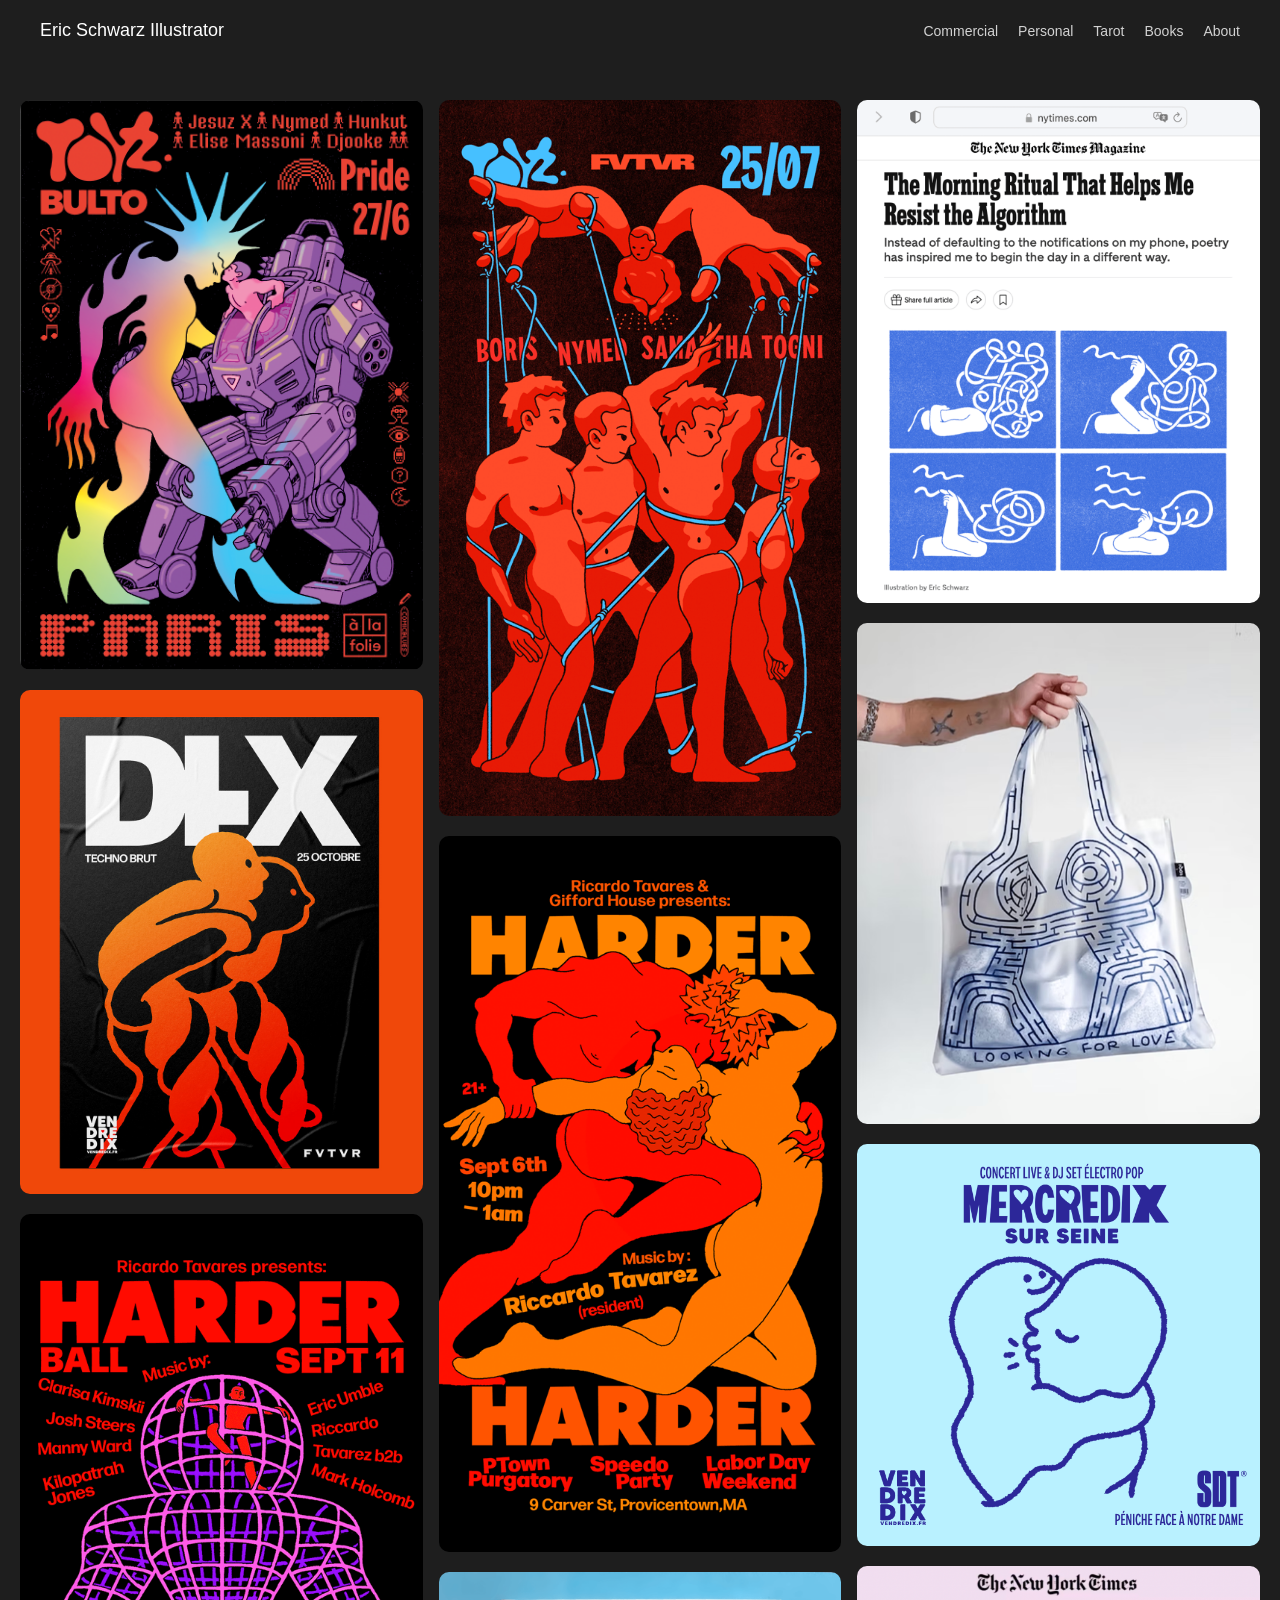
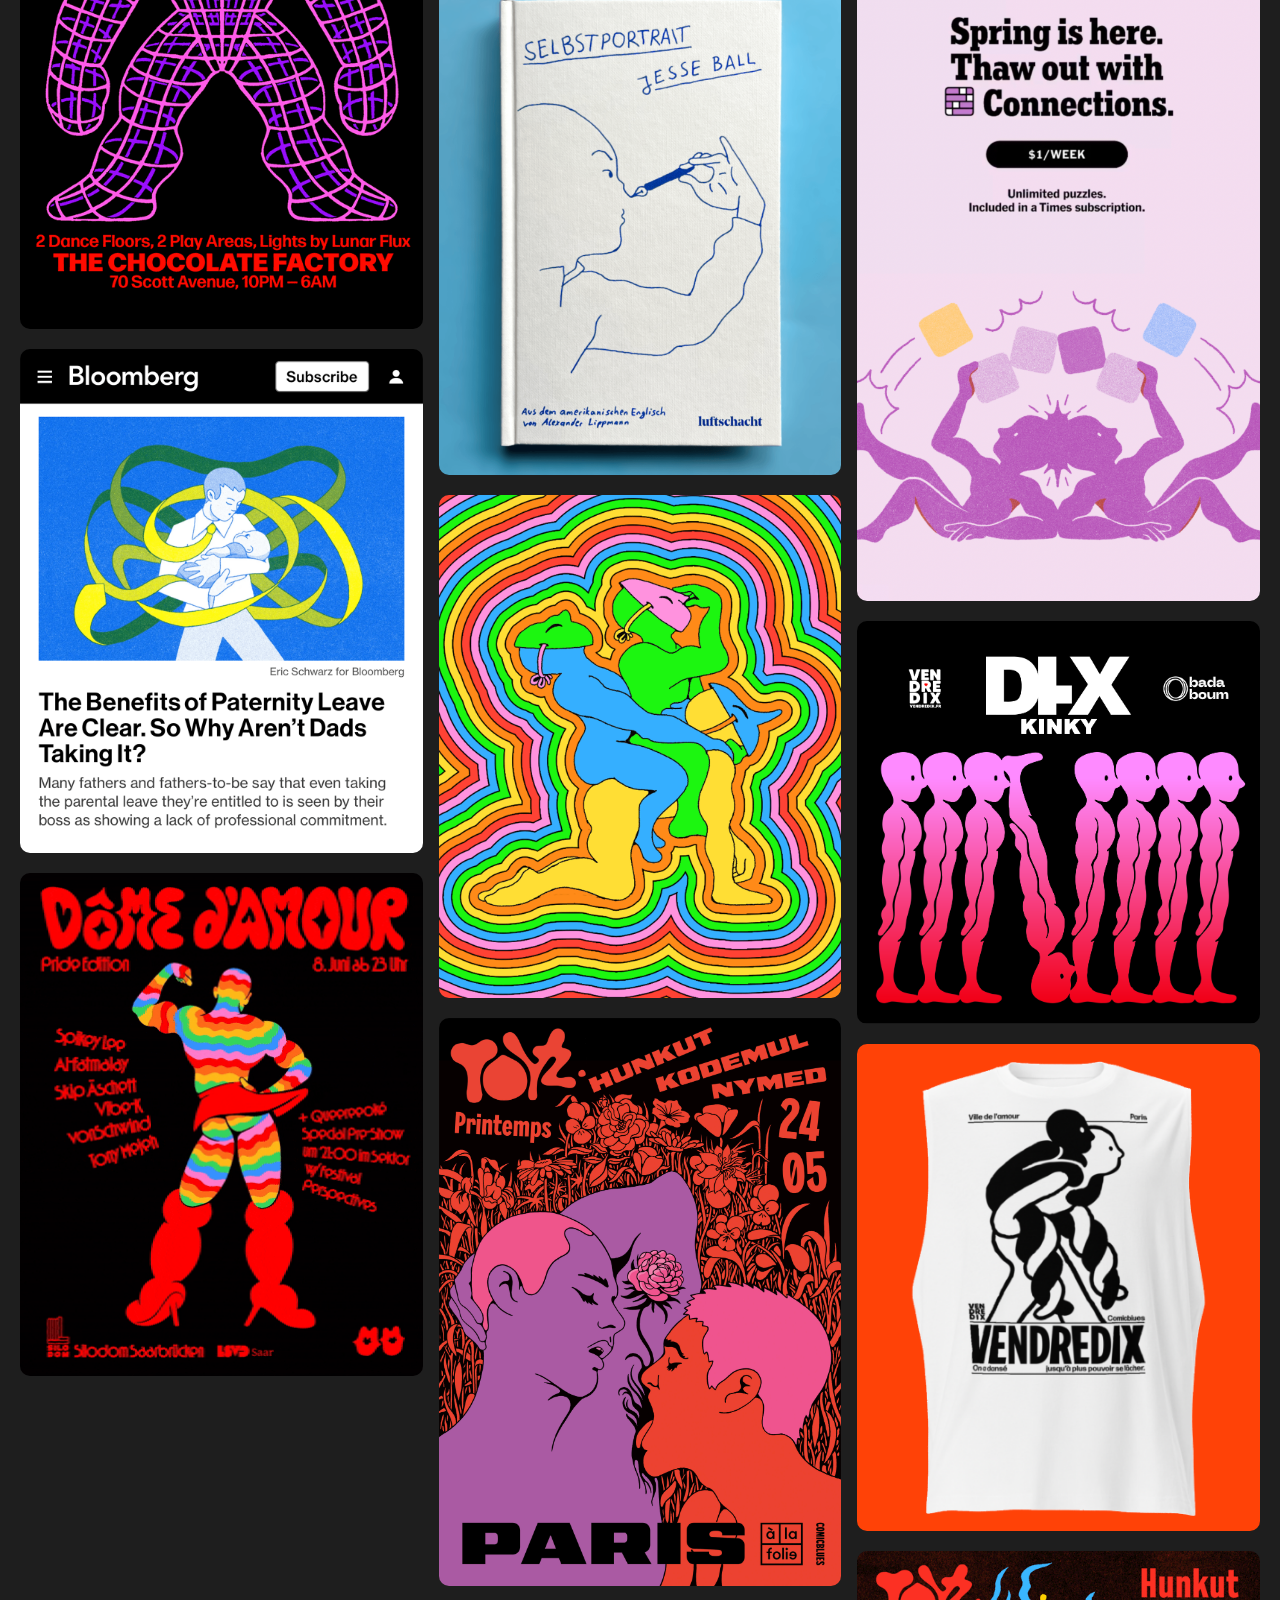
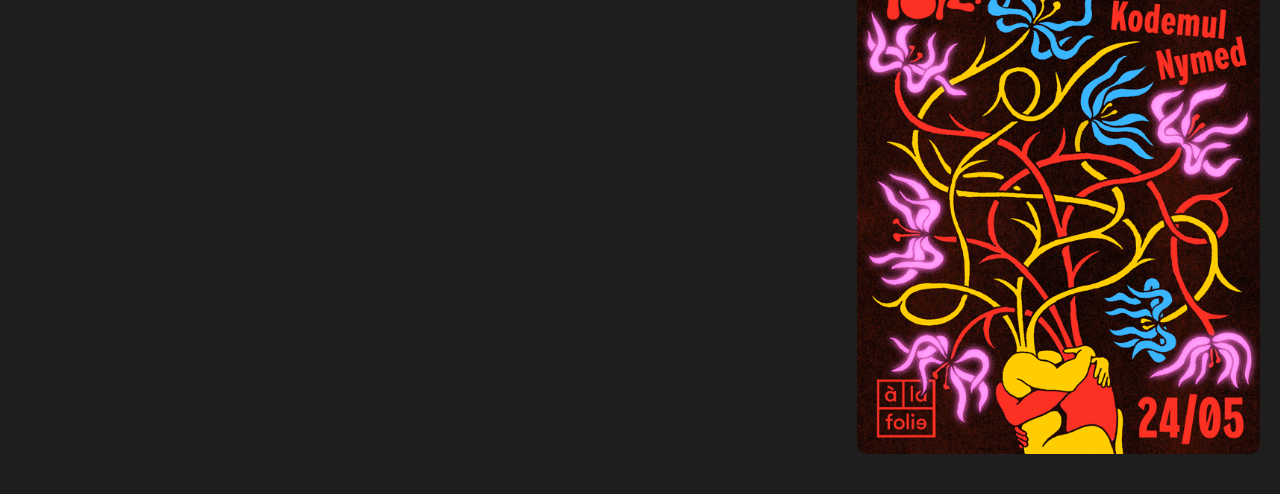
==== index.html @ d933a72c "Reorder image elements in index.html moved commercial-25 to end" ====
<!DOCTYPE html>
<html lang="en">
<head>
  <meta charset="UTF-8">
  <meta name="viewport" content="width=device-width, initial-scale=1.0">
  <title>Commercial Work</title>
  <link rel="stylesheet" href="style.css">
</head>

<body class="commercial">

<nav>
  <div class="logo">Eric Schwarz Illustrator</div>
  <div class="menu">
    <a href="index.html">Commercial</a>
    <a href="personal.html">Personal</a>
    <a href="tarot.html">Tarot</a>
    <a href="books.html">Books</a>
    <a href="about.html">About</a>
    
  </div>
</nav>

<section class="gallery">

  <!-- 1–20 images -->
  <img src="images/commercial-1.png">
  <img src="images/commercial-2.jpg">
  <img src="images/commercial-21.gif">
  <img src="images/commercial-3.png">
  <img src="images/commercial-3b.gif">
  <img src="images/commercial-24.gif">
  <img src="images/commercial-23.gif">
  <img src="images/commercial-4.png">
  <img src="images/commercial-5.gif">
   <img src="images/commercial-26.jpg">
  <img src="images/commercial-9.png">
  <img src="images/commercial-10.png">
  <img src="images/commercial-11.gif">
  <img src="images/commercial-12.png">
  <img src="images/commercial-19.png">
  <img src="images/commercial-20.png">
  <img src="images/commercial-25.gif">
  
</section>

</body>
</html>
---- style.css ----
* {
  margin: 0;
  padding: 0;
  box-sizing: border-box;
}

body {
  margin: 0;
  background:  rgba(30,30,30,1);
  color: white;
  font-family: Arial;
}
body.commercial {
  background: rgba(30,30,30,1);
  color: white;
}

body.personal {
  background: white;
  color: black;
}

body.books-page {
  background: rgb(1, 183, 255);
  color: white;
  display: grid;
  gap: 20px;
  padding: 120px 40px;
}

body.books-page img {
  width: 100%;
  border-radius: 12px;
  display: block;
  transition: transform 0.3s ease;
}

body.books-page img:hover {
  transform: scale(1.03);
}

.bookshelf {
  display: grid;
  grid-template-columns: repeat(auto-fill, minmax(250px, 1fr));
  gap: 16px;
  padding: 100px 20px 20px;
}

body.tarot {
  background: rgb(237, 76, 6);
  color: black;
}



nav {
  position: fixed;
  top: 0;
  left: 0;
  width: 100%;

  display: flex;
  justify-content: space-between;
  align-items: center;

  padding: 20px 40px;

  box-sizing: border-box;

  z-index: 1000;
}

.menu {
  display: flex;
  gap: 20px;
  flex-wrap: nowrap;
  white-space: nowrap;
}

.menu a {
  flex-shrink: 0;
  text-decoration: none;
  color: inherit;
}

nav a {
  color: white;
  text-decoration: none;
}

.logo {
  display: flex;
  gap: 8px;
  align-items: baseline;
  font-size: 18px;
}

.name {
  font-weight: 700;
}

.role {
  font-weight: 400;
  font-style: italic;
  opacity: 0.7;
}

.menu {
  display: flex;
  gap: 20px;
  align-items: center;
}

.menu a {
  text-decoration: none;
  color: inherit;
  font-size: 14px;
  opacity: 0.8;
  transition: opacity 0.2s ease;
}

.menu a:hover {
  opacity: 1;
}

.gallery {
  columns: 3 300px;
  column-gap: 16px;
  padding: 100px 20px 20px;
}

.gallery img {
  width: 100%;
  margin-bottom: 16px;
  border-radius: 10px;
}

.tarot {
  height: 100vh;
  display: flex;
  flex-direction: column;
  justify-content: center;
  align-items: center;
}

.tarot-box img {
  width: 260px;
  cursor: pointer;
}

.card-container {
  perspective: 1000px;
  display: flex;
  justify-content: center;
  margin-top: 40px;
}

.card {
  width: 260px;
  height: 520px;
  position: relative;
  transform-style: preserve-3d;
  transition: transform 0.8s;
  cursor: pointer;
}

.card.flipped {
  transform: rotateY(180deg);
}

.card-face {
  position: absolute;
  width: 100%;
  height: 100%;
  backface-visibility: hidden;
  border-radius: 12px;
  overflow: hidden;
}

.card-face img {
  width: 100%;
  height: 100%;
  object-fit: cover;
}

.card-front {
  transform: rotateY(180deg);
}

@keyframes shake {
  0% { transform: translateX(0); }
  25% { transform: translateX(-3px); }
  50% { transform: translateX(3px); }
  75% { transform: translateX(-3px); }
  100% { transform: translateX(0); }
}

.card.shake {
  animation: shake 0.25s ease;
}

.tarot-grid {
  display: flex;
  justify-content: center;
  gap: 40px;
  padding: 120px 20px;
}

/* card stays same size as before */
.card {
  width: 260px;
  height: 520px;
  perspective: 1000px;
}

/* mobile: only show 1 card */
@media (max-width: 768px) {
  .tarot-grid {
    flex-direction: column;
    align-items: center;
  }

  .tarot-grid .card:nth-child(2),
  .tarot-grid .card:nth-child(3) {
    display: none;
  }
}

body.about-page {
  background: #f0cd3d;
  color: black;
}

.about {
  min-height: 100vh;
  display: flex;
  align-items: center;
  justify-content: center;
  padding: 120px 40px;
}

.about-text {
  max-width: 600px;
  line-height: 1.6;
}

.about-text h1 {
  margin-bottom: 20px;
  font-size: 28px;
}

.about-text p {
  margin-bottom: 15px;
  opacity: 0.85;
}

.about-wrapper {
  display: flex;
  gap: 60px;
  max-width: 1000px;
  margin: 0 auto;
  align-items: center;
  padding: 120px 40px;
}

.about-image img {
  width: 320px;
  height: auto;
  border-radius: 12px;
  object-fit: cover;
}

.about-text {
  max-width: 500px;
  line-height: 1.6;
}

.about-text h1 {
  margin-bottom: 20px;
  font-size: 28px;
}

.about-text p {
  margin-bottom: 15px;
  opacity: 0.85;
}

.contact a {
  color: inherit;
  text-decoration: underline;
}

@media (max-width: 768px) {
  .about-wrapper {
    flex-direction: column;
    text-align: center;
  }

  .about-image img {
    width: 80%;
  }
}
@media (max-width: 768px) {

  nav {
    flex-direction: column;
    align-items: flex-start;
    gap: 20px;
    padding: 20px;
  }

  .menu {
    display: flex;
    flex-wrap: wrap;
    gap: 12px 20px;
  }

}
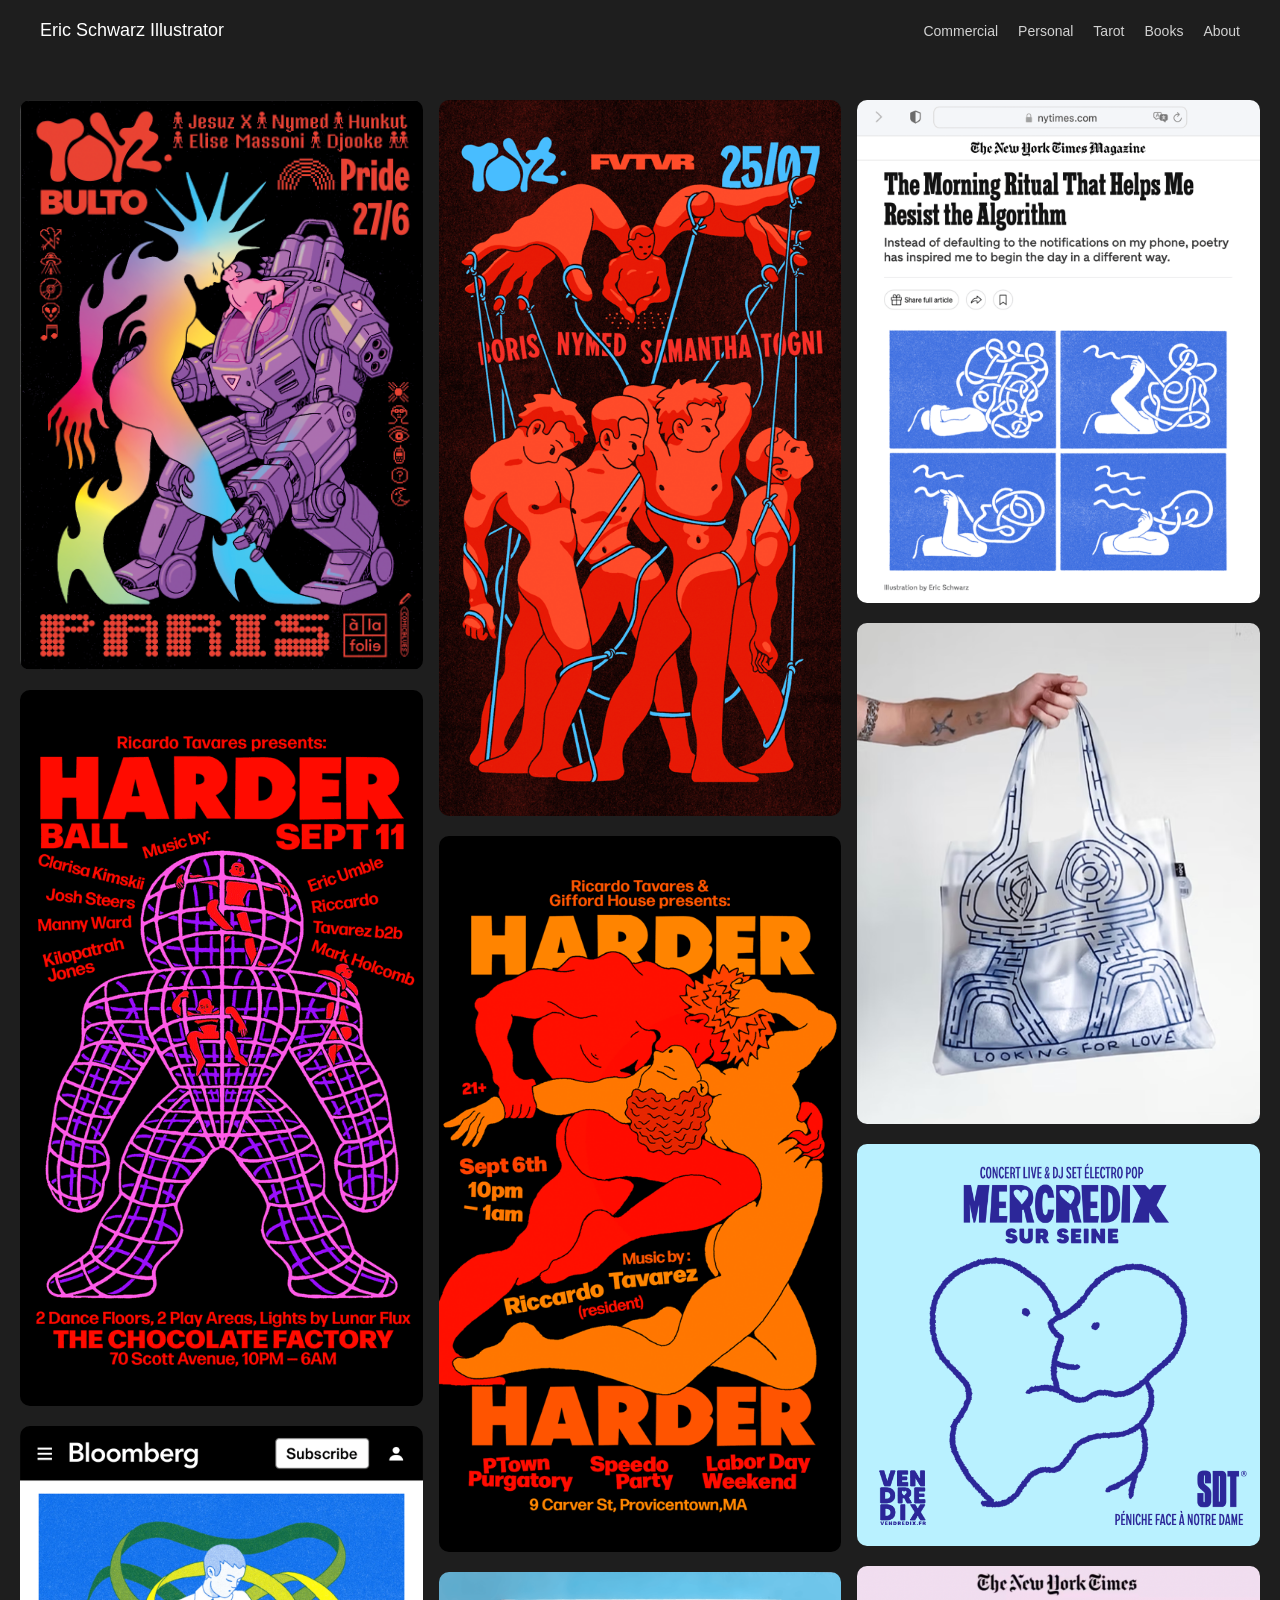
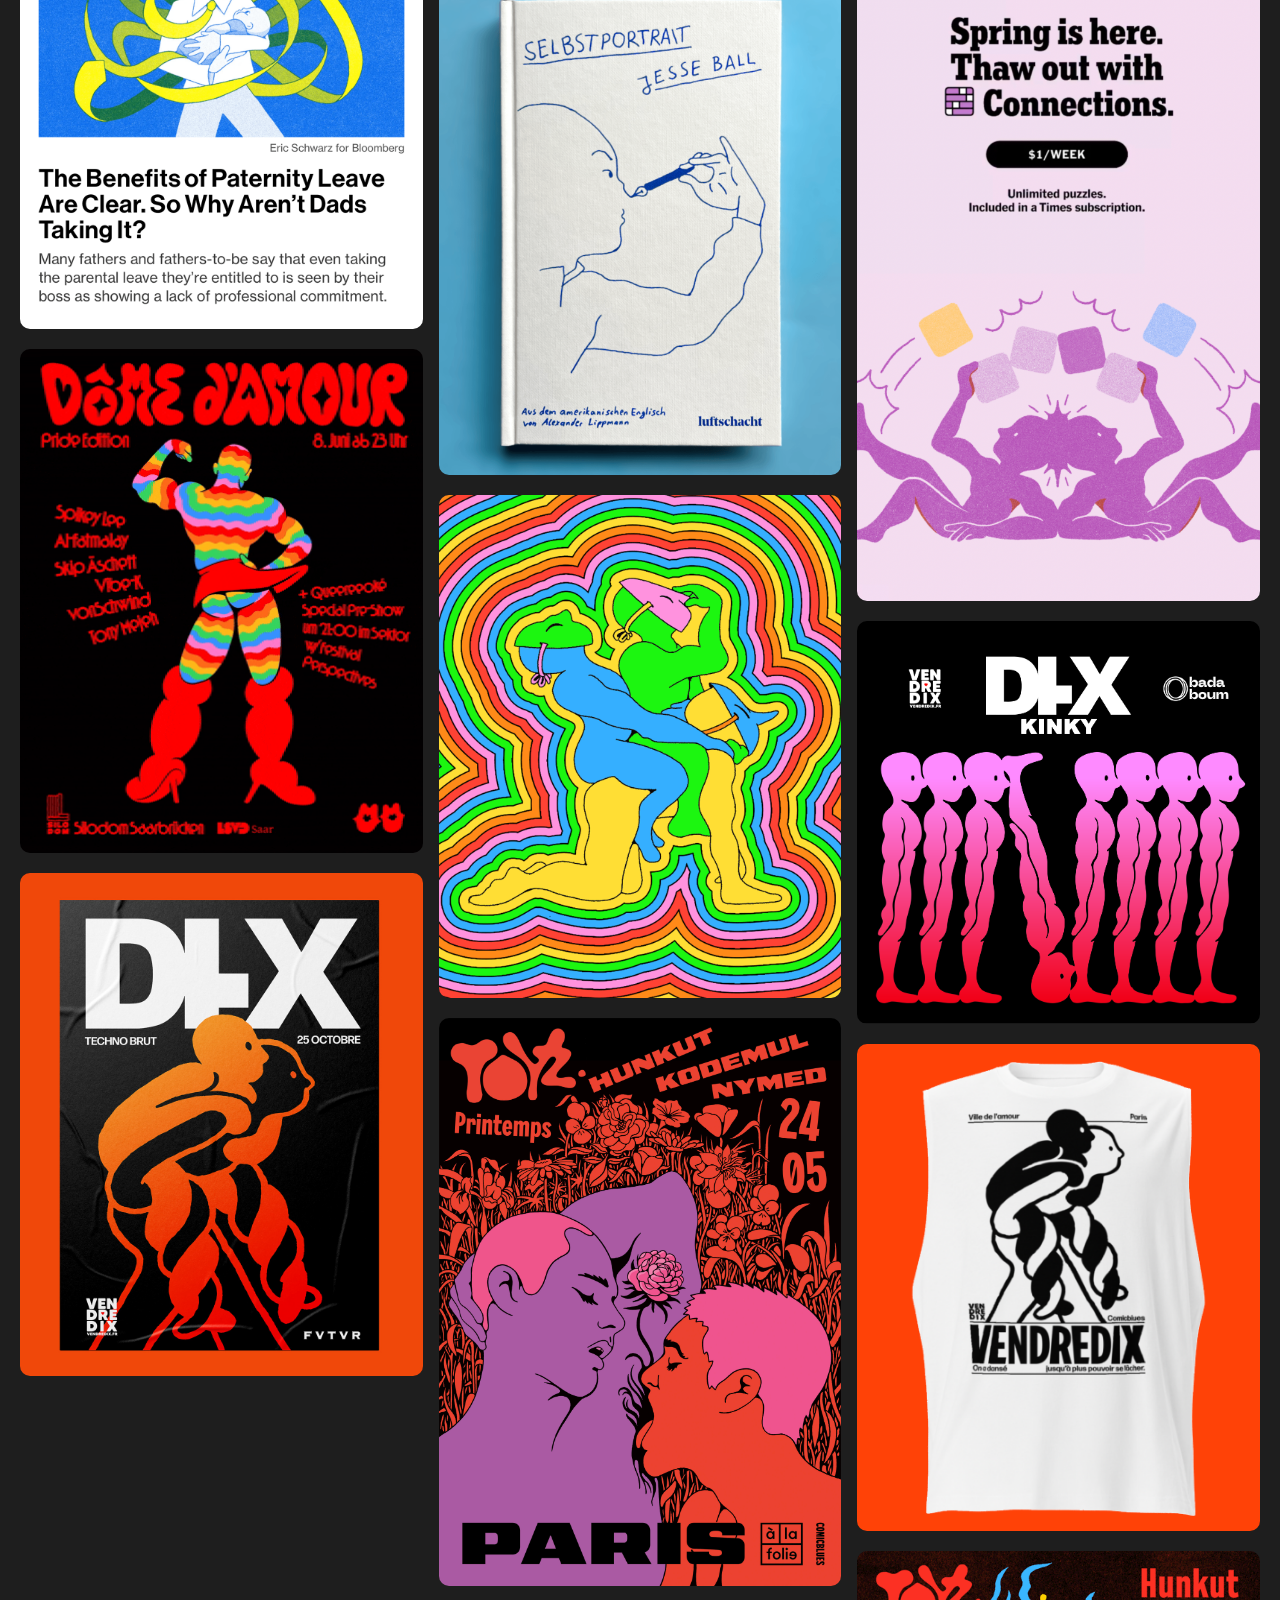
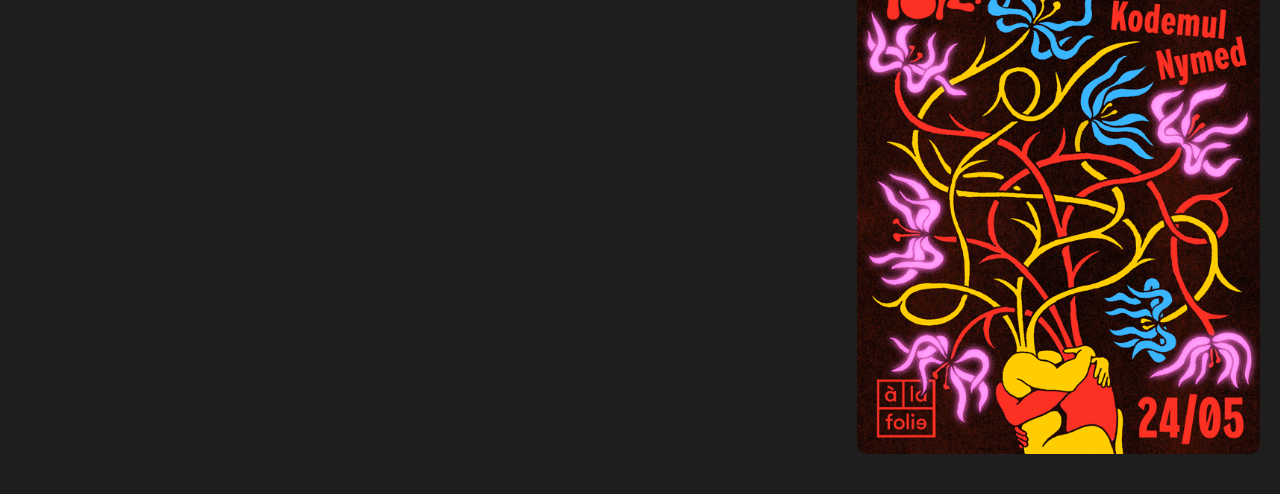
==== commit 0386cc88: "Update index.html" ====
--- a/index.html
+++ b/index.html
@@ -25,10 +25,10 @@
 
   <!-- 1–20 images -->
   <img src="images/commercial-1.png">
-  <img src="images/commercial-2.jpg">
   <img src="images/commercial-21.gif">
   <img src="images/commercial-3.png">
   <img src="images/commercial-3b.gif">
+   <img src="images/commercial-2.jpg">
   <img src="images/commercial-24.gif">
   <img src="images/commercial-23.gif">
   <img src="images/commercial-4.png">
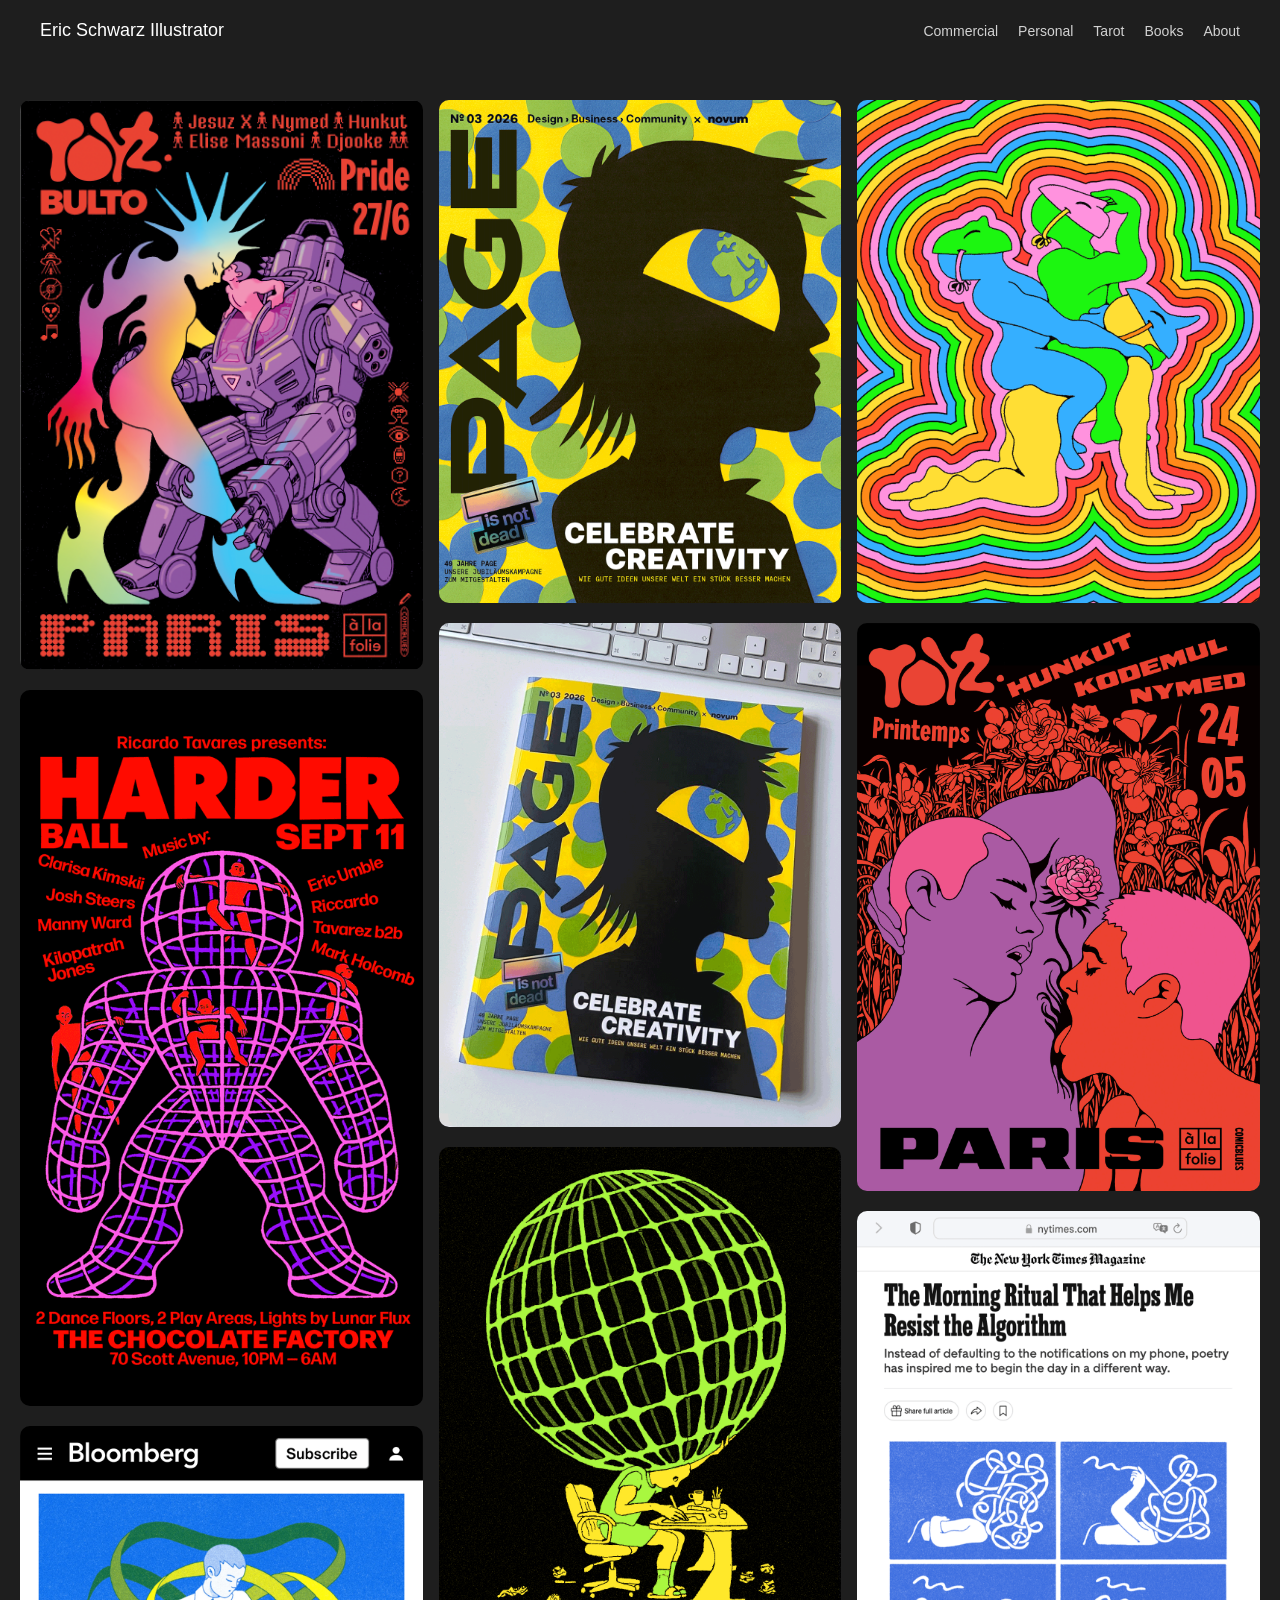
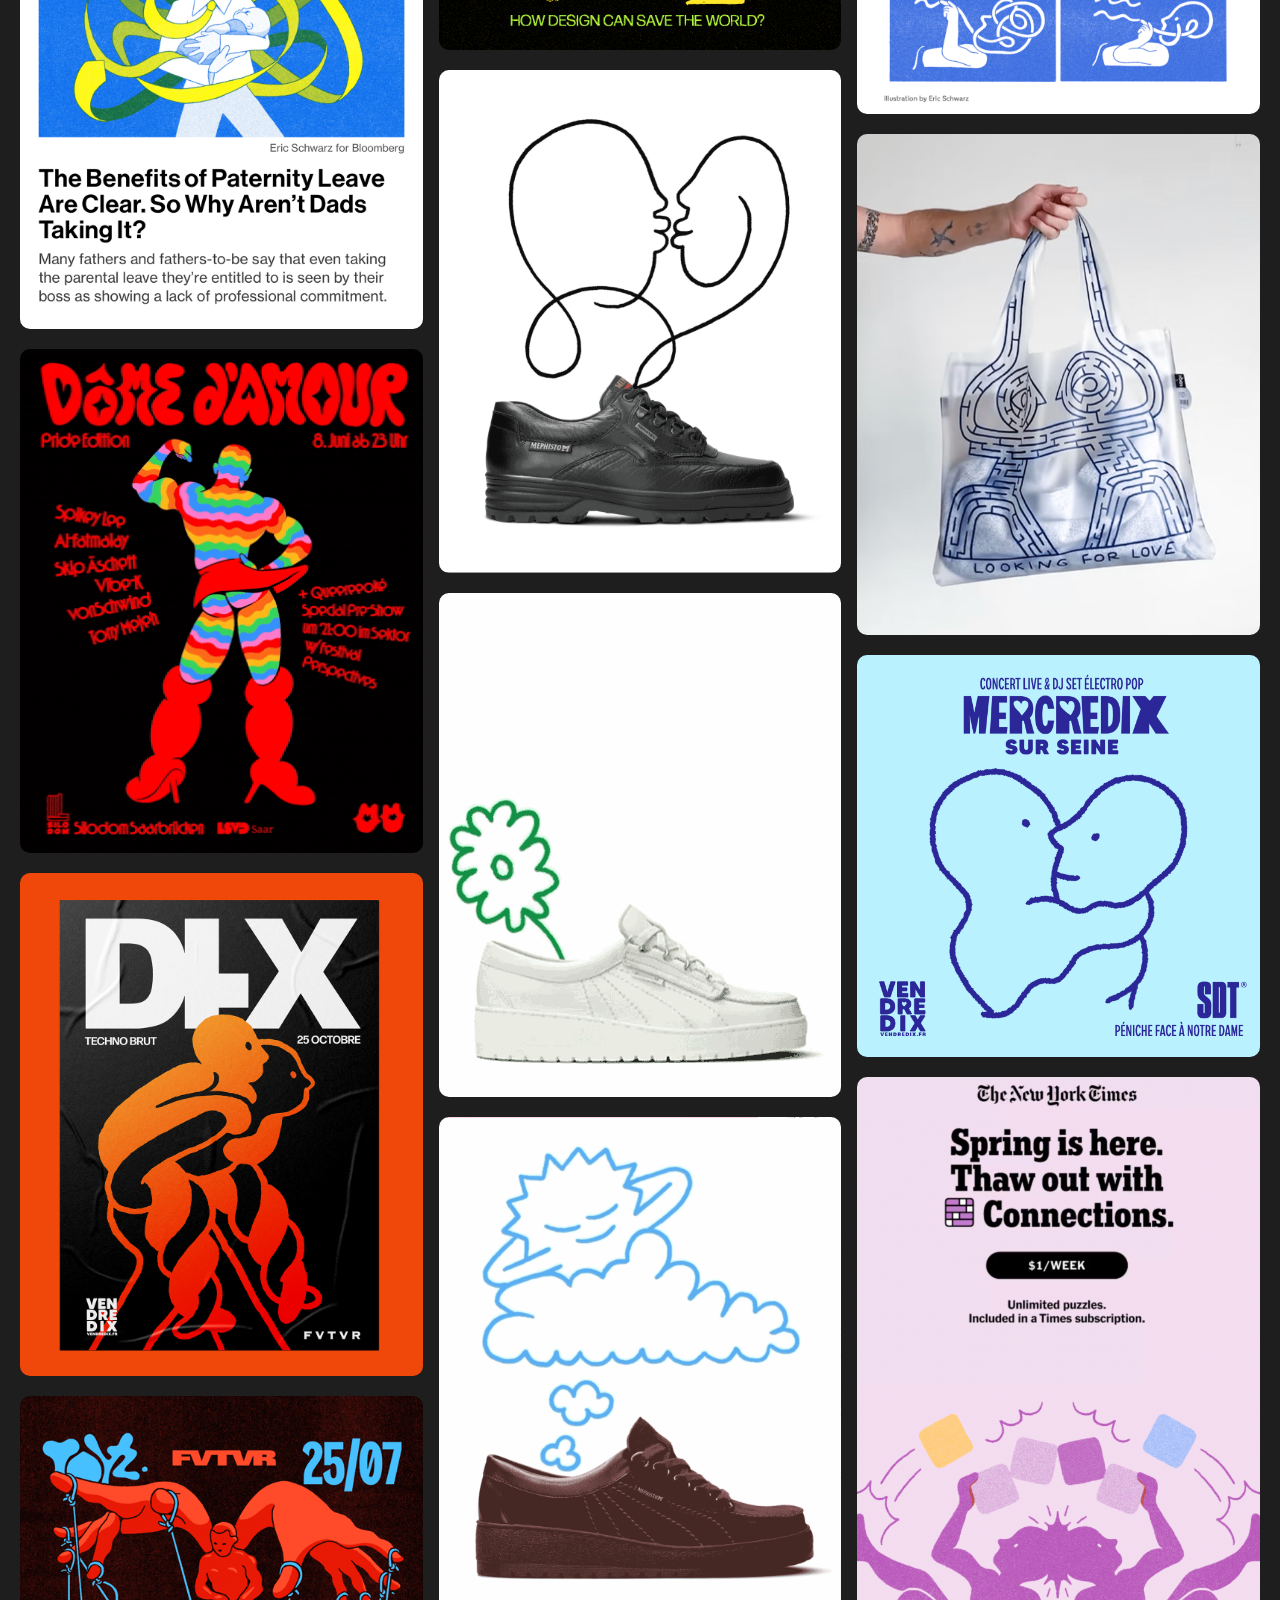
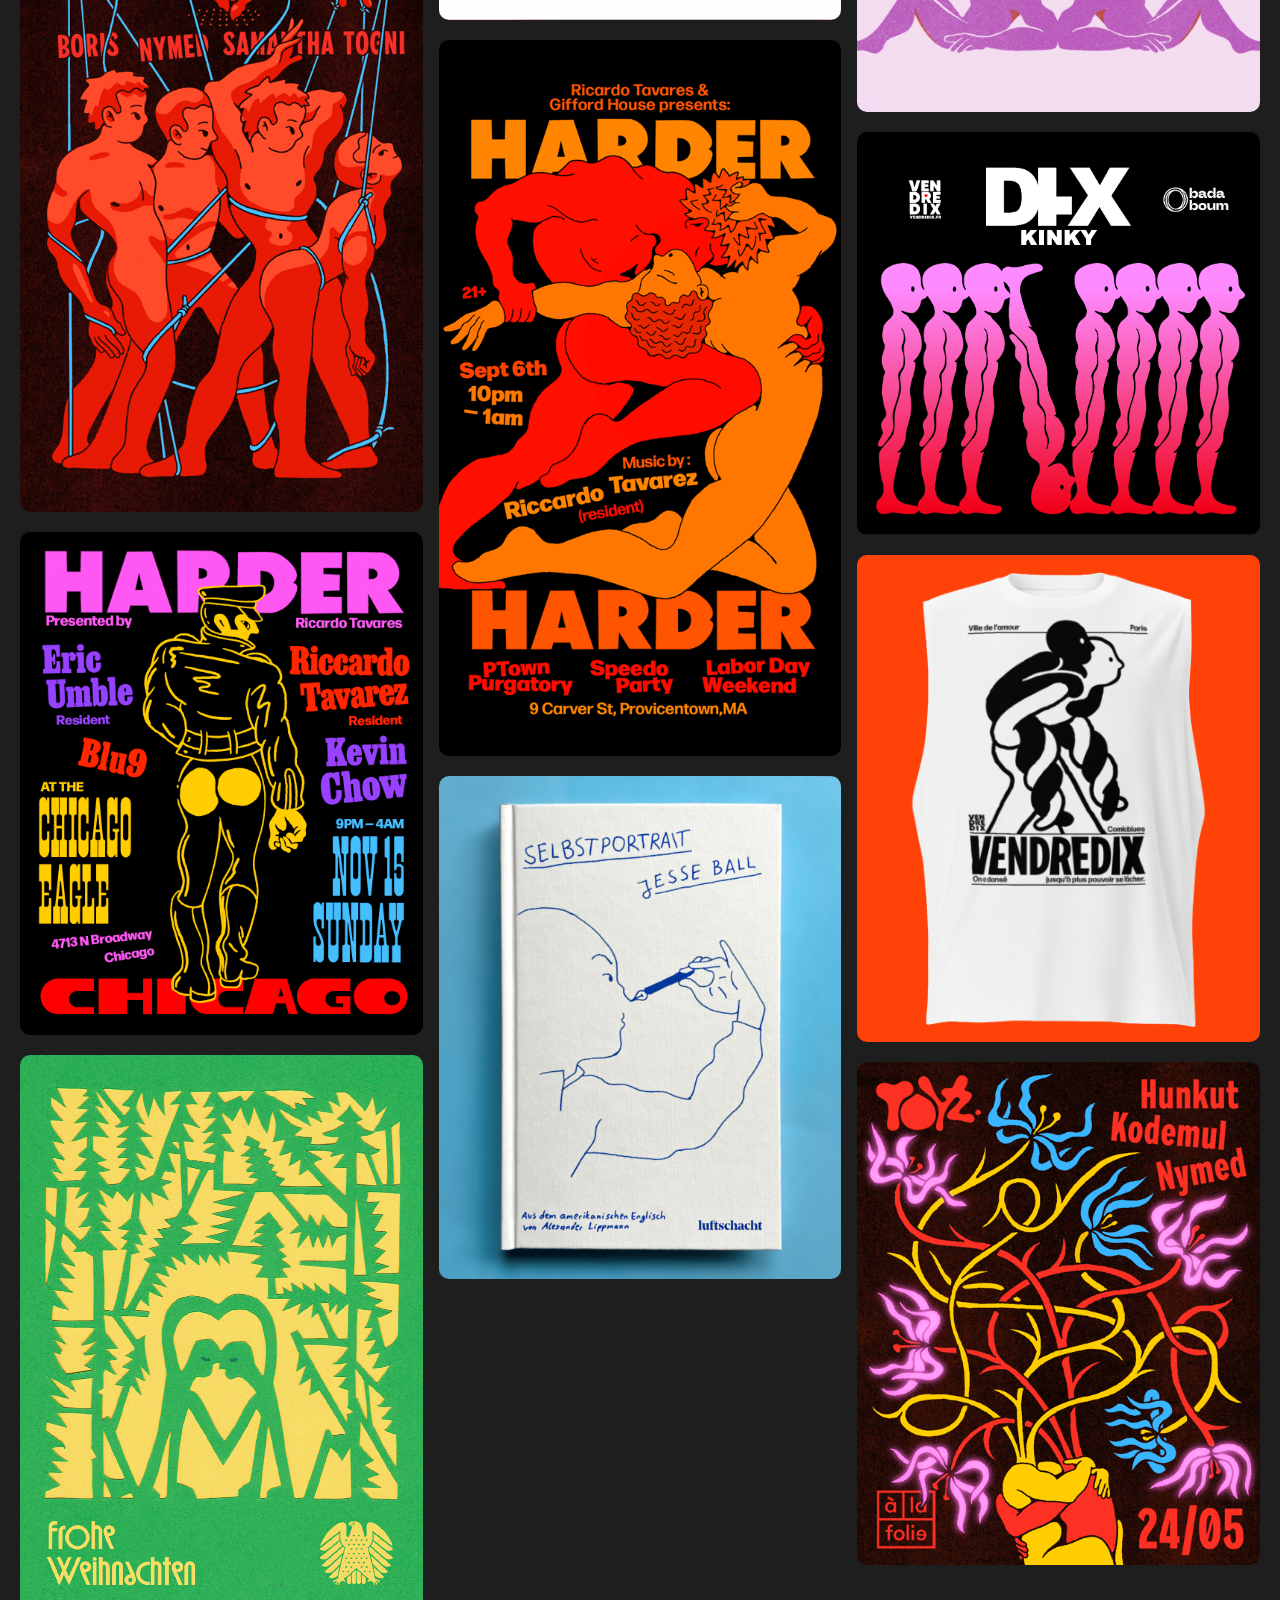
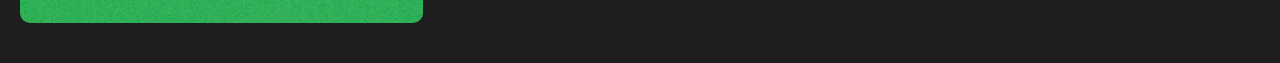
==== commit 3268eed1: "Add additional commercial images to index.html" ====
--- a/index.html
+++ b/index.html
@@ -30,6 +30,14 @@
   <img src="images/commercial-3b.gif">
    <img src="images/commercial-2.jpg">
   <img src="images/commercial-24.gif">
+    <img src="images/commercial-chicago.gif">
+    <img src="images/commercial-green.png">
+    <img src="images/commercial-page.png">
+    <img src="images/commercial-page2.png">
+    <img src="images/commercial-world.png">
+    <img src="images/commercial-shoe1.gif">
+    <img src="images/commercial-shoe2.gif">
+    <img src="images/commercial-shoe3.gif">
   <img src="images/commercial-23.gif">
   <img src="images/commercial-4.png">
   <img src="images/commercial-5.gif">
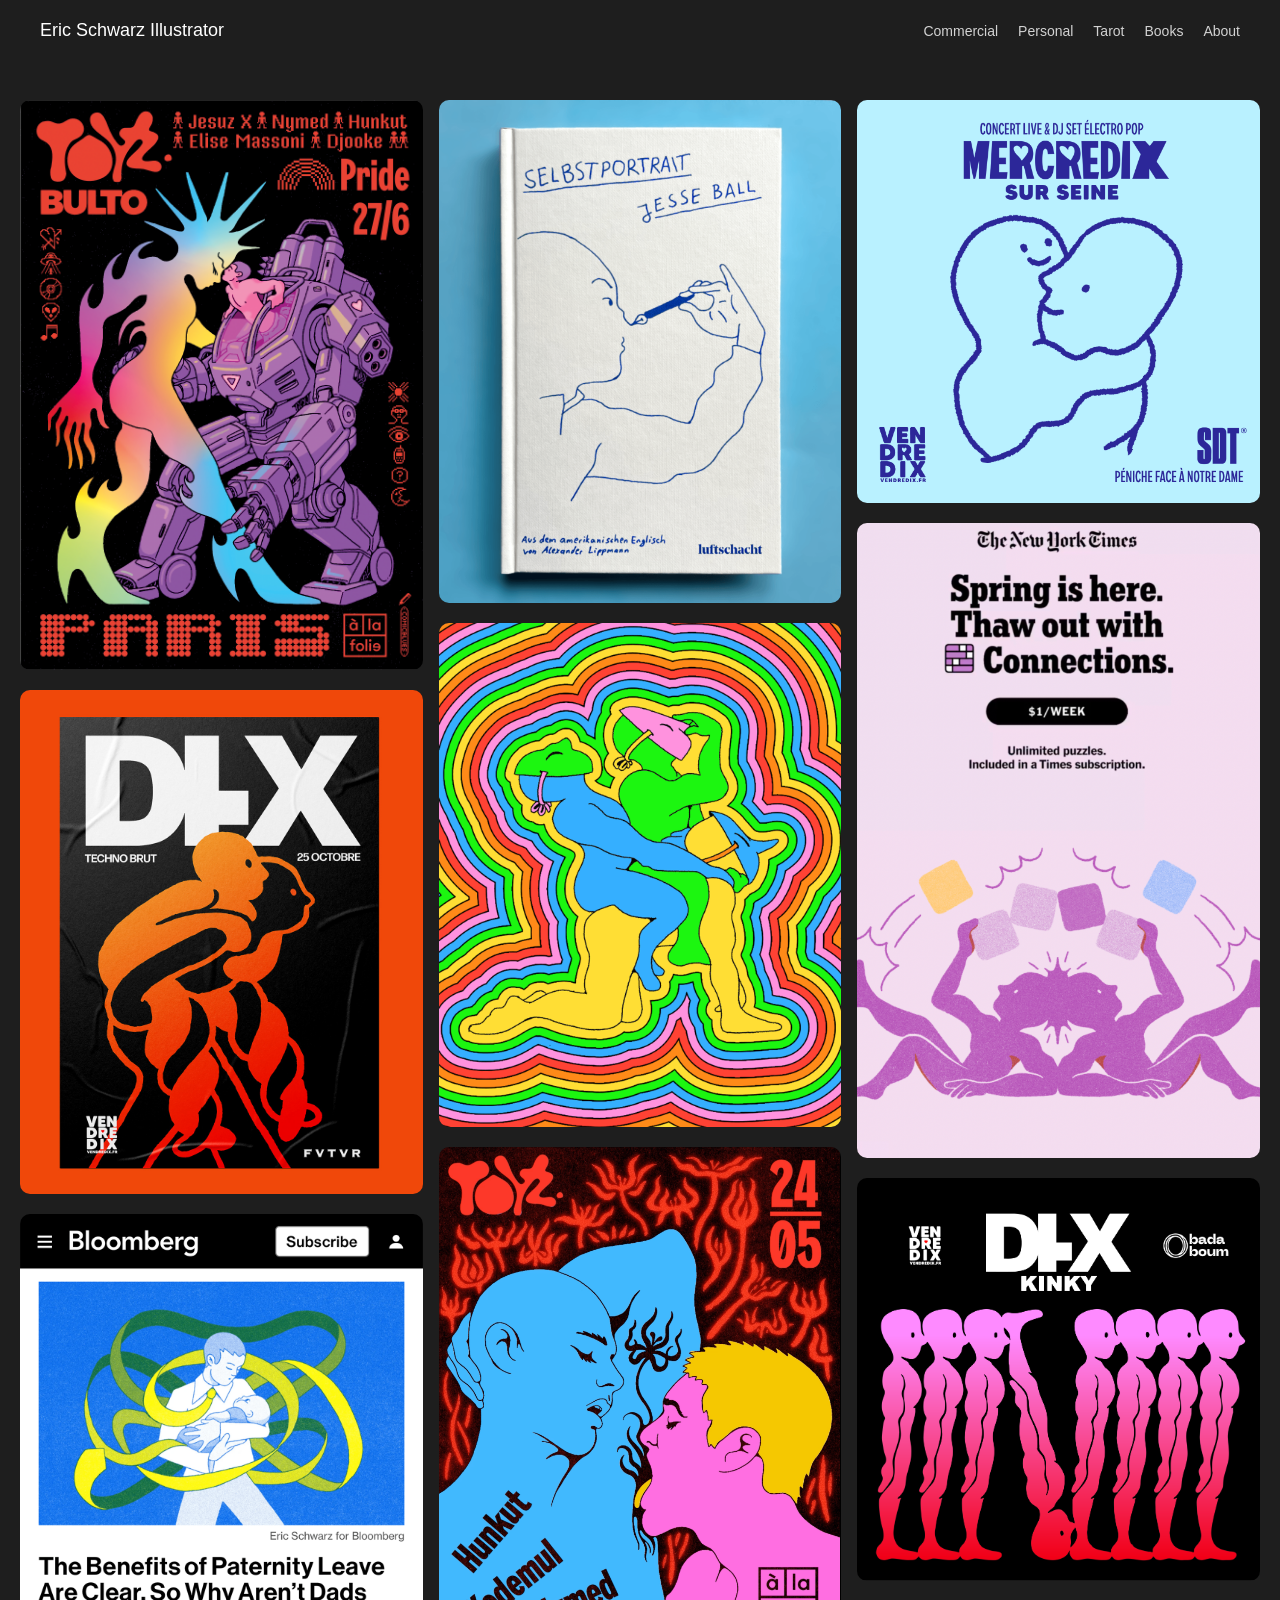
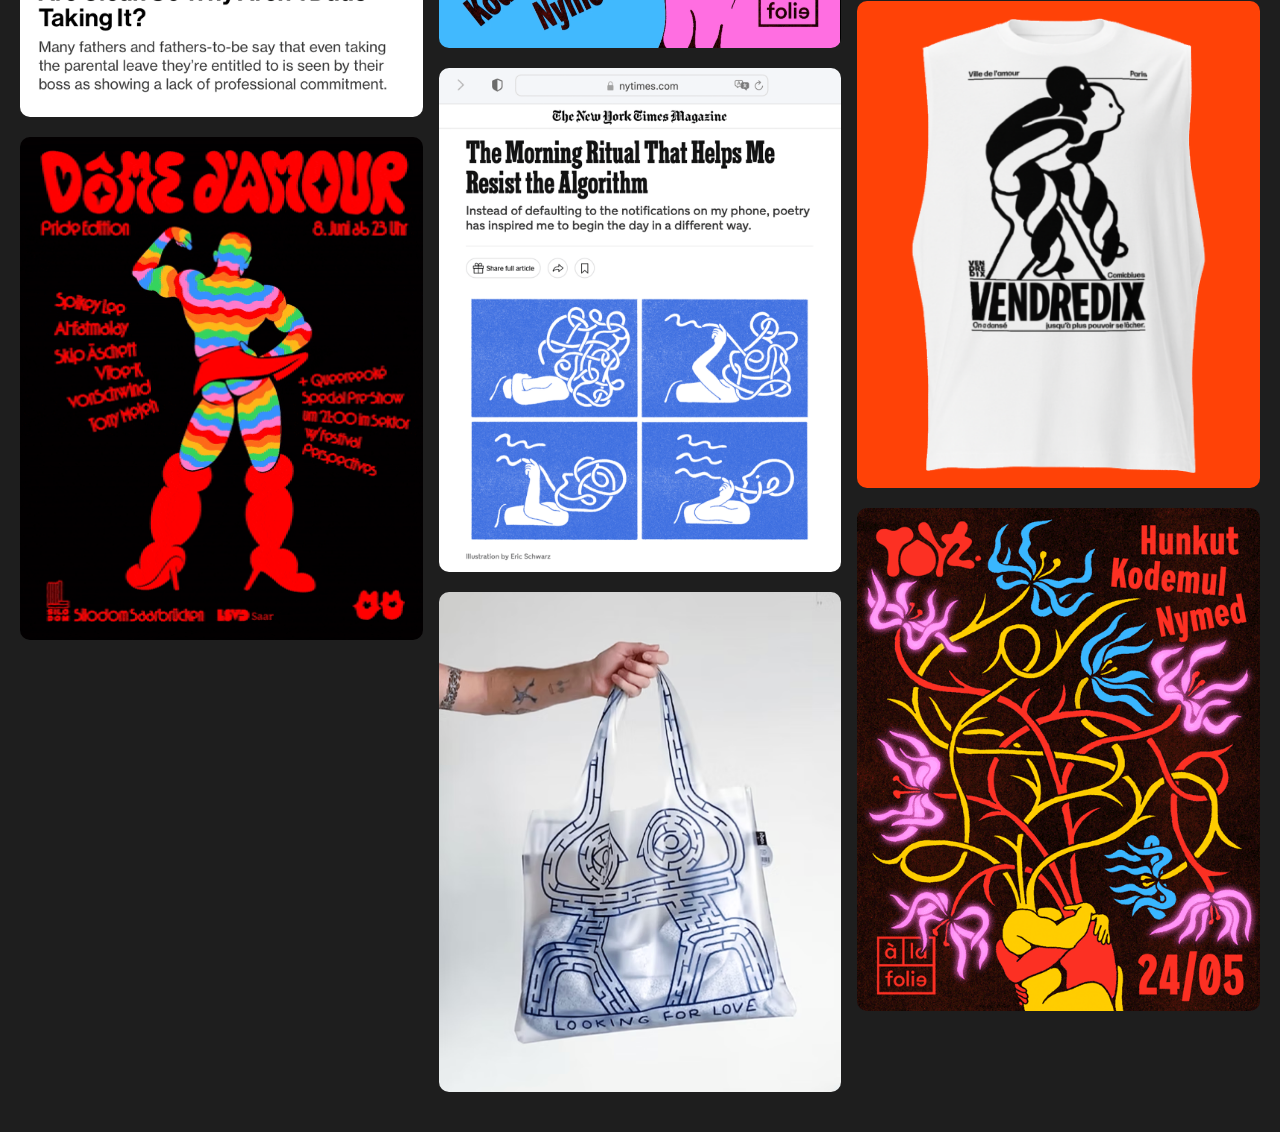
==== commit 1c964cfa: "Merge branch 'main' of https://github.com/comicblues/portfolio" ====
--- a/index.html
+++ b/index.html
@@ -25,23 +25,13 @@
 
   <!-- 1–20 images -->
   <img src="images/commercial-1.png">
-  <img src="images/commercial-21.gif">
+  <img src="images/commercial-2.jpg" alt="Large black and orange poster featuring giant white D L X letters across the top, with the words TECHNO BRUT on the left and 25 OCTOBRE on the right. A bold orange abstract figure curves through the center, using a black outline and a warm orange to red gradient, creating a muscular, twisting form. At the bottom left, the text reads VENDREDIX and VENDREDIX.FR, and at the bottom right the text reads FVTVR. The poster sits on a dark textured background with dramatic contrast, a futuristic feel, and a strong energetic tone.">
+
   <img src="images/commercial-3.png">
   <img src="images/commercial-3b.gif">
-   <img src="images/commercial-2.jpg">
-  <img src="images/commercial-24.gif">
-    <img src="images/commercial-chicago.gif">
-    <img src="images/commercial-green.png">
-    <img src="images/commercial-page.png">
-    <img src="images/commercial-page2.png">
-    <img src="images/commercial-world.png">
-    <img src="images/commercial-shoe1.gif">
-    <img src="images/commercial-shoe2.gif">
-    <img src="images/commercial-shoe3.gif">
-  <img src="images/commercial-23.gif">
   <img src="images/commercial-4.png">
   <img src="images/commercial-5.gif">
-   <img src="images/commercial-26.jpg">
+  <img src="images/commercial-8.png">
   <img src="images/commercial-9.png">
   <img src="images/commercial-10.png">
   <img src="images/commercial-11.gif">
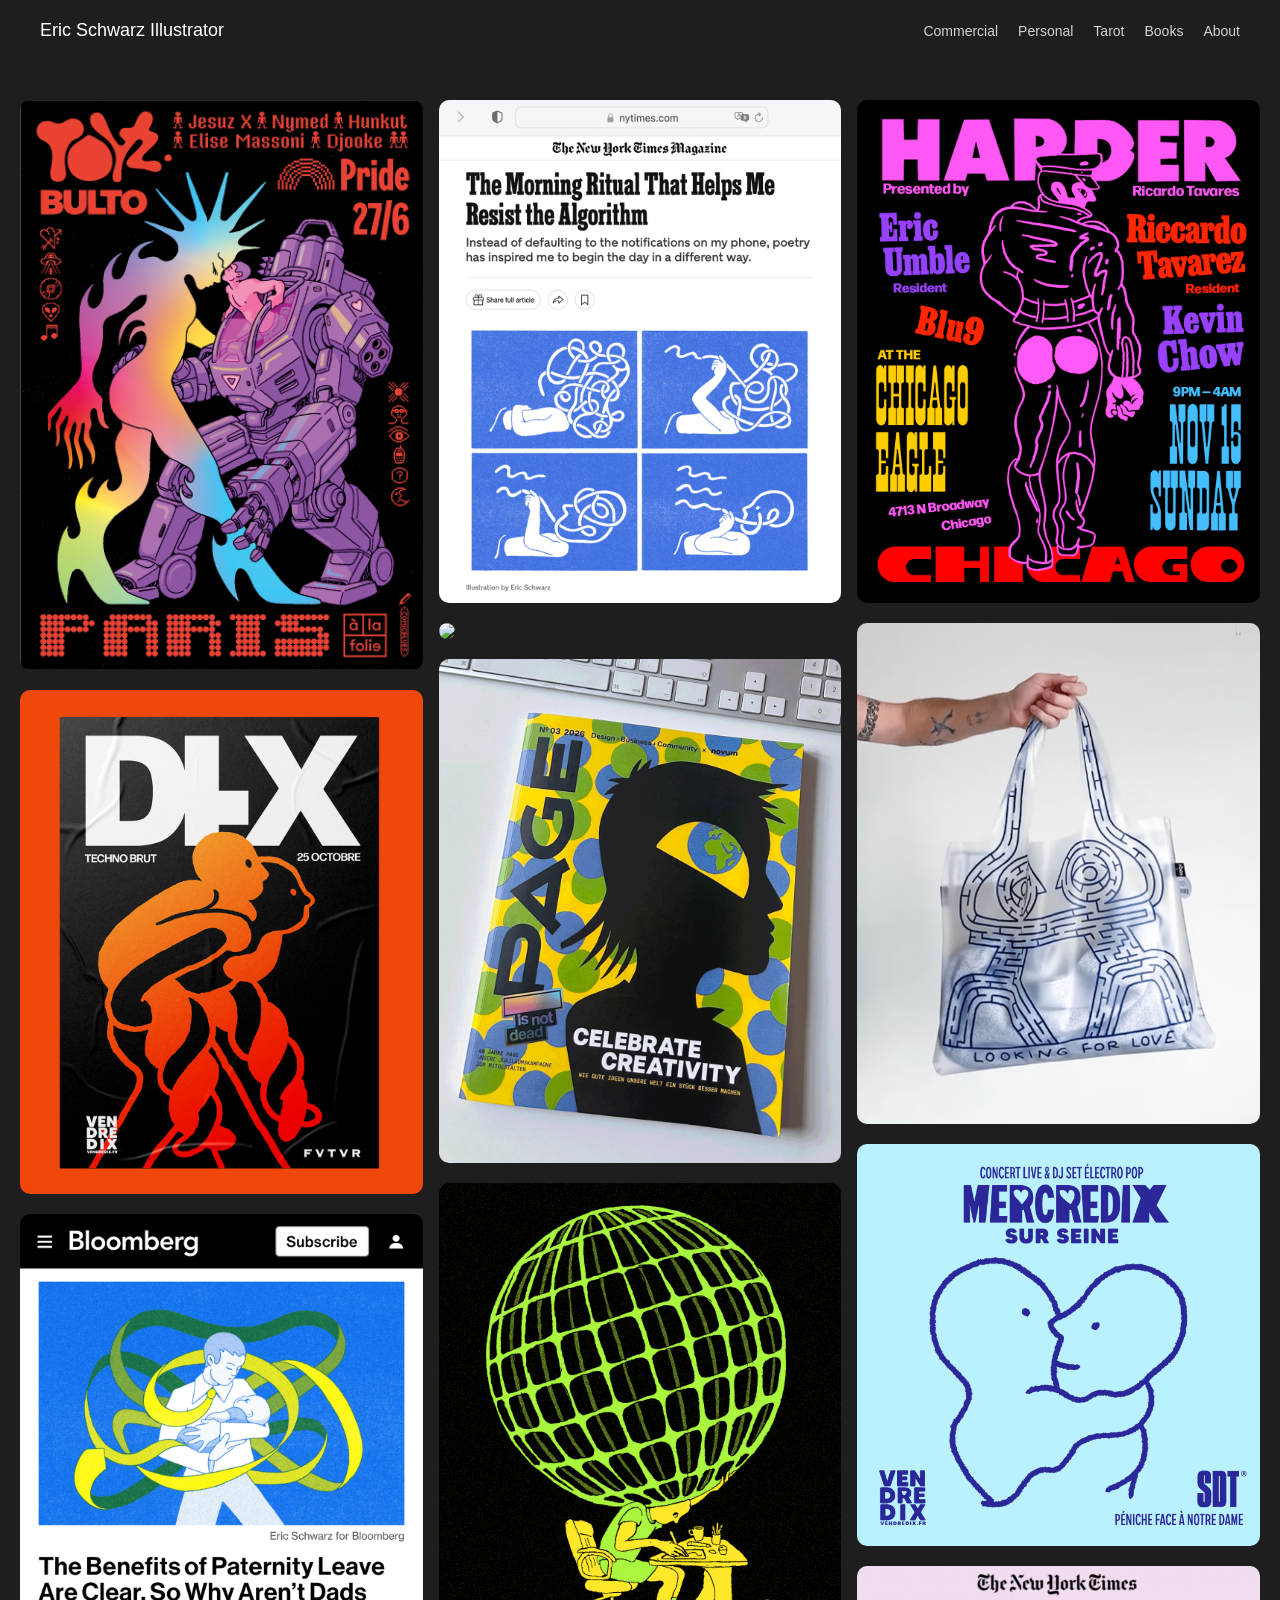
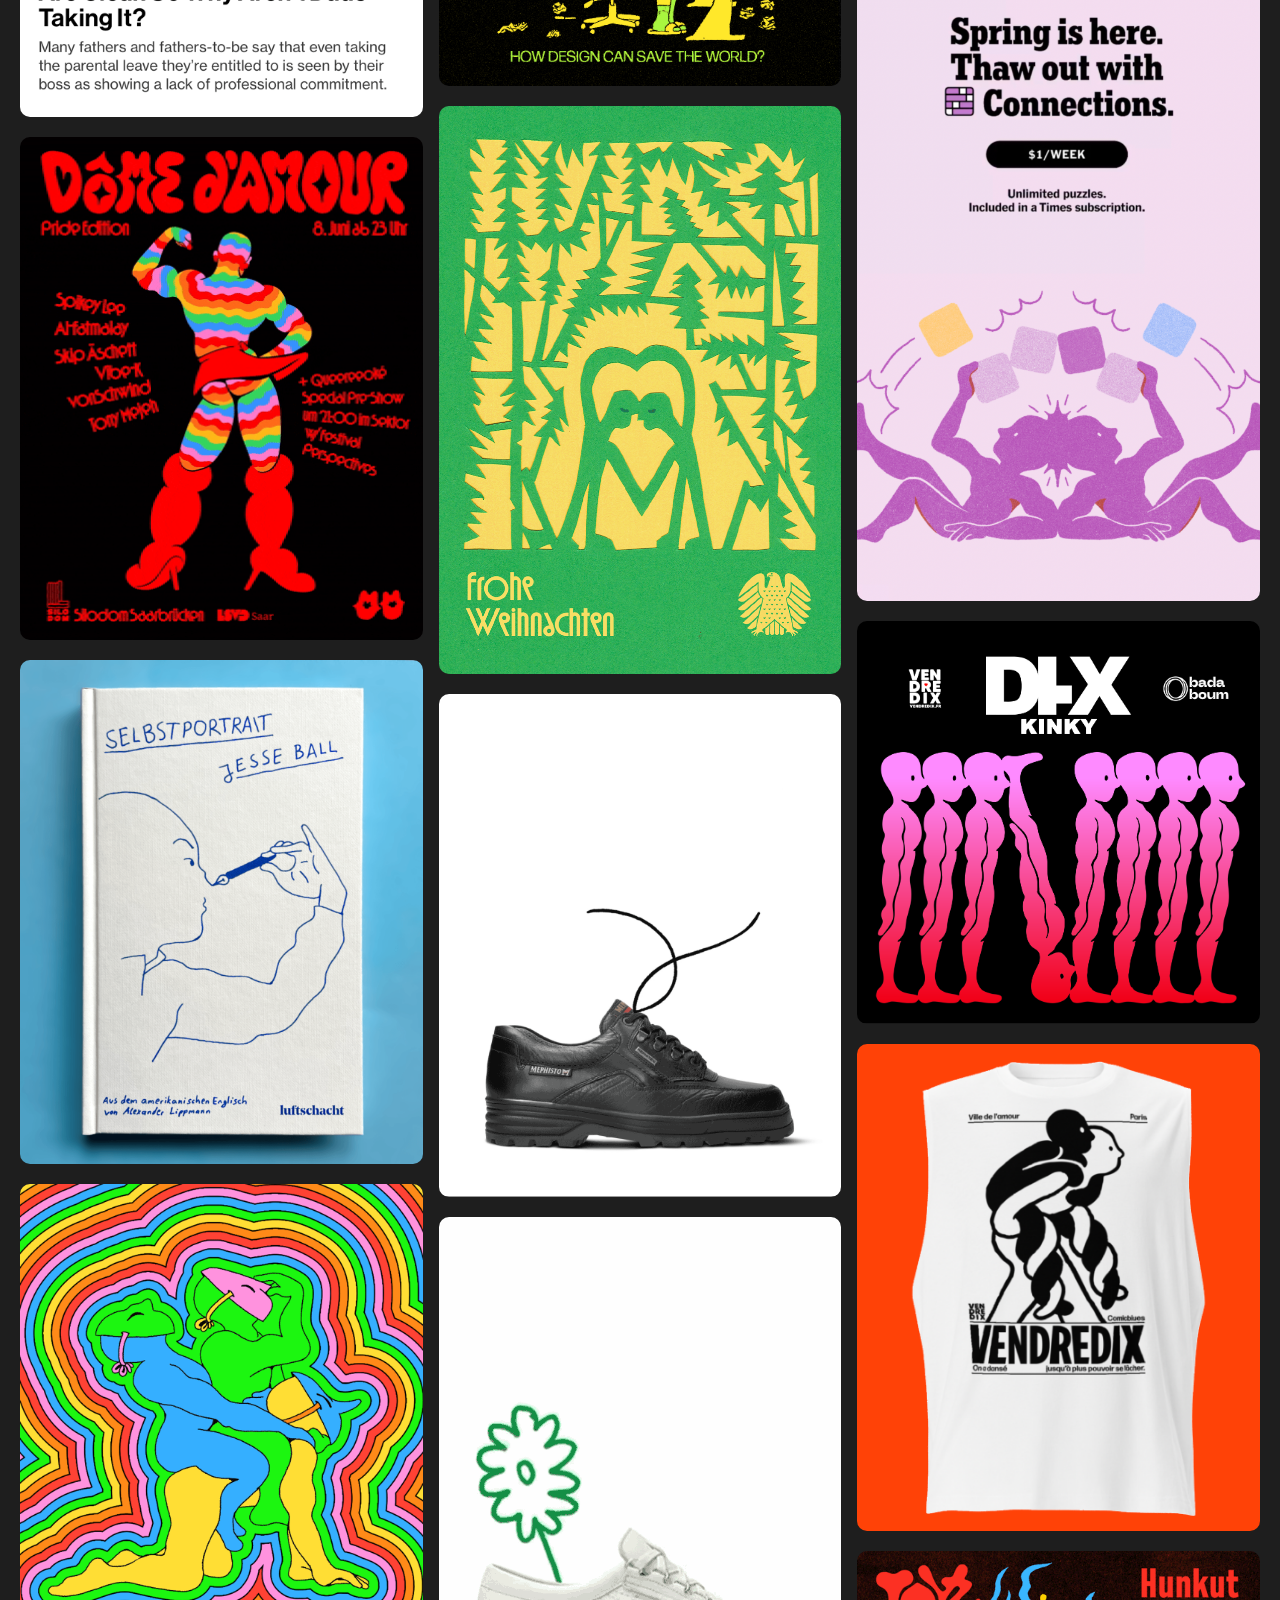
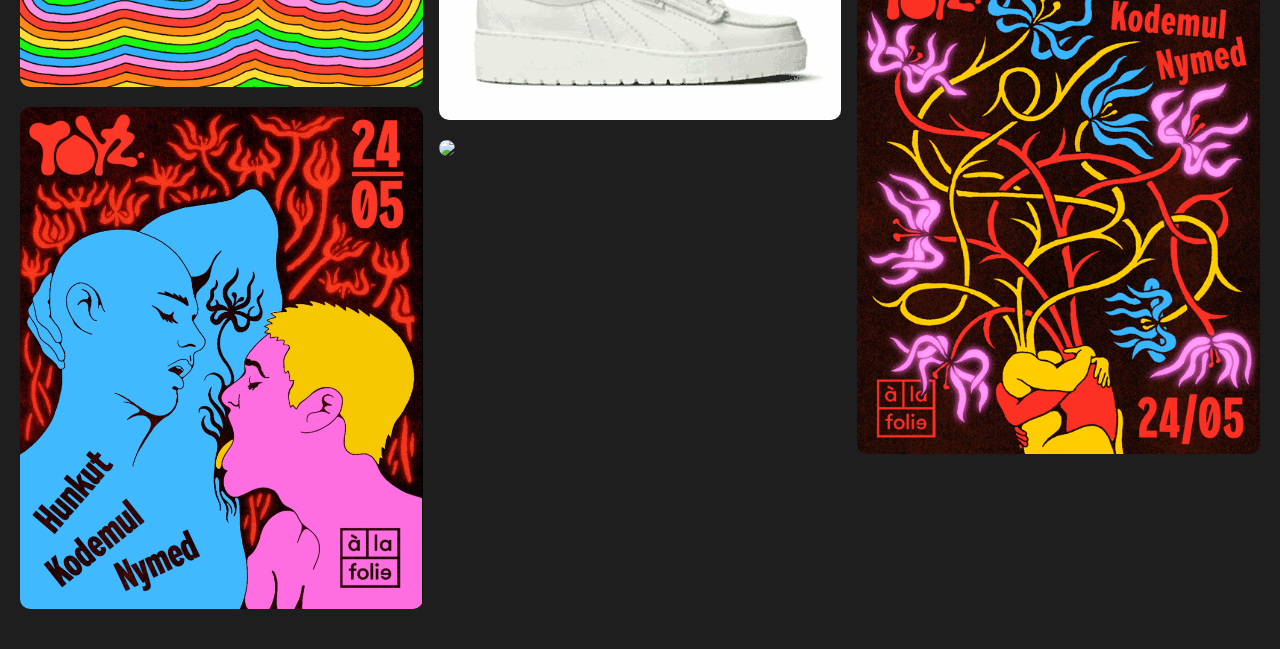
==== commit 1e29d258: "Update index.html" ====
--- a/index.html
+++ b/index.html
@@ -33,6 +33,14 @@
   <img src="images/commercial-5.gif">
   <img src="images/commercial-8.png">
   <img src="images/commercial-9.png">
+  <img src="images/commercial-page1.png">
+  <img src="images/commercial-page2.png">
+  <img src="images/commercial-world.png">
+  <img src="images/commercial-green.png">
+  <img src="images/commercial-shoe1.gif">
+  <img src="images/commercial-shoe2.gif">
+  <img src="images/commercial-shoe3.png">
+    <img src="images/commercial-chicago.gif">
   <img src="images/commercial-10.png">
   <img src="images/commercial-11.gif">
   <img src="images/commercial-12.png">
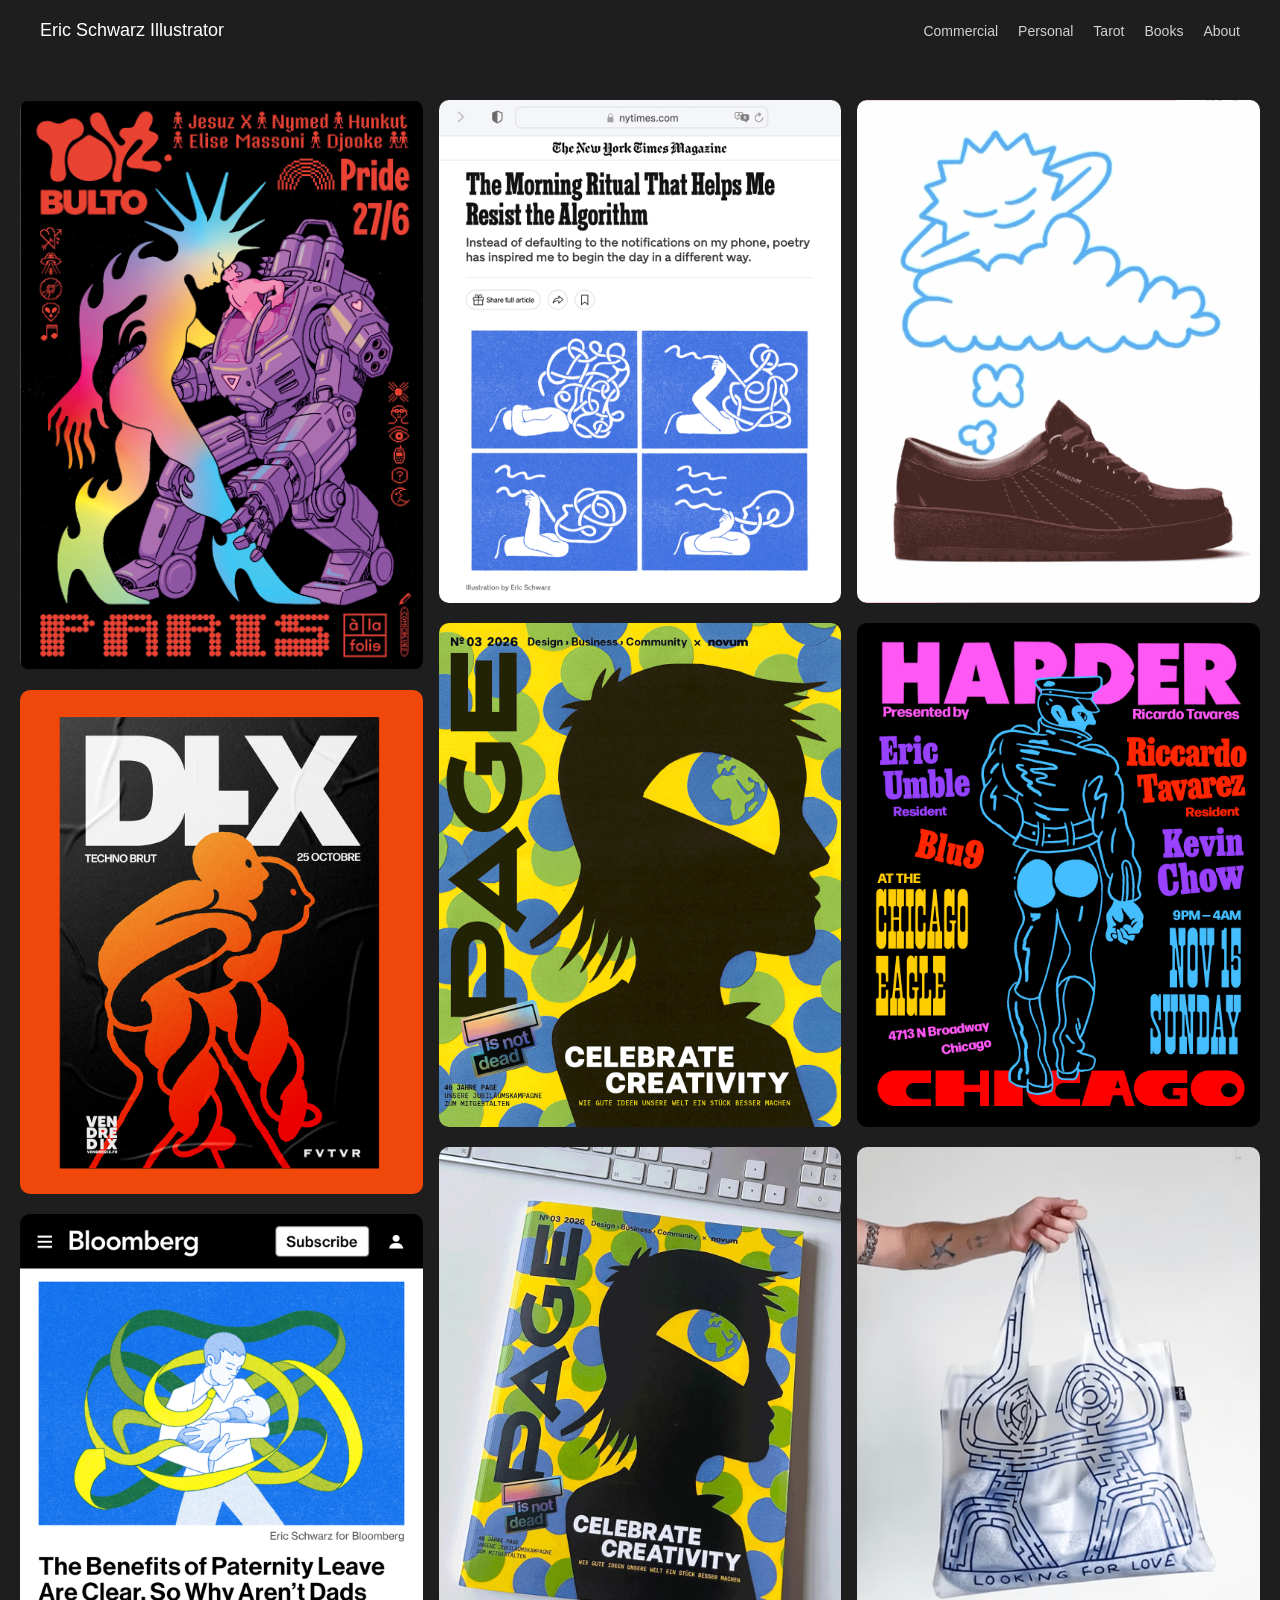
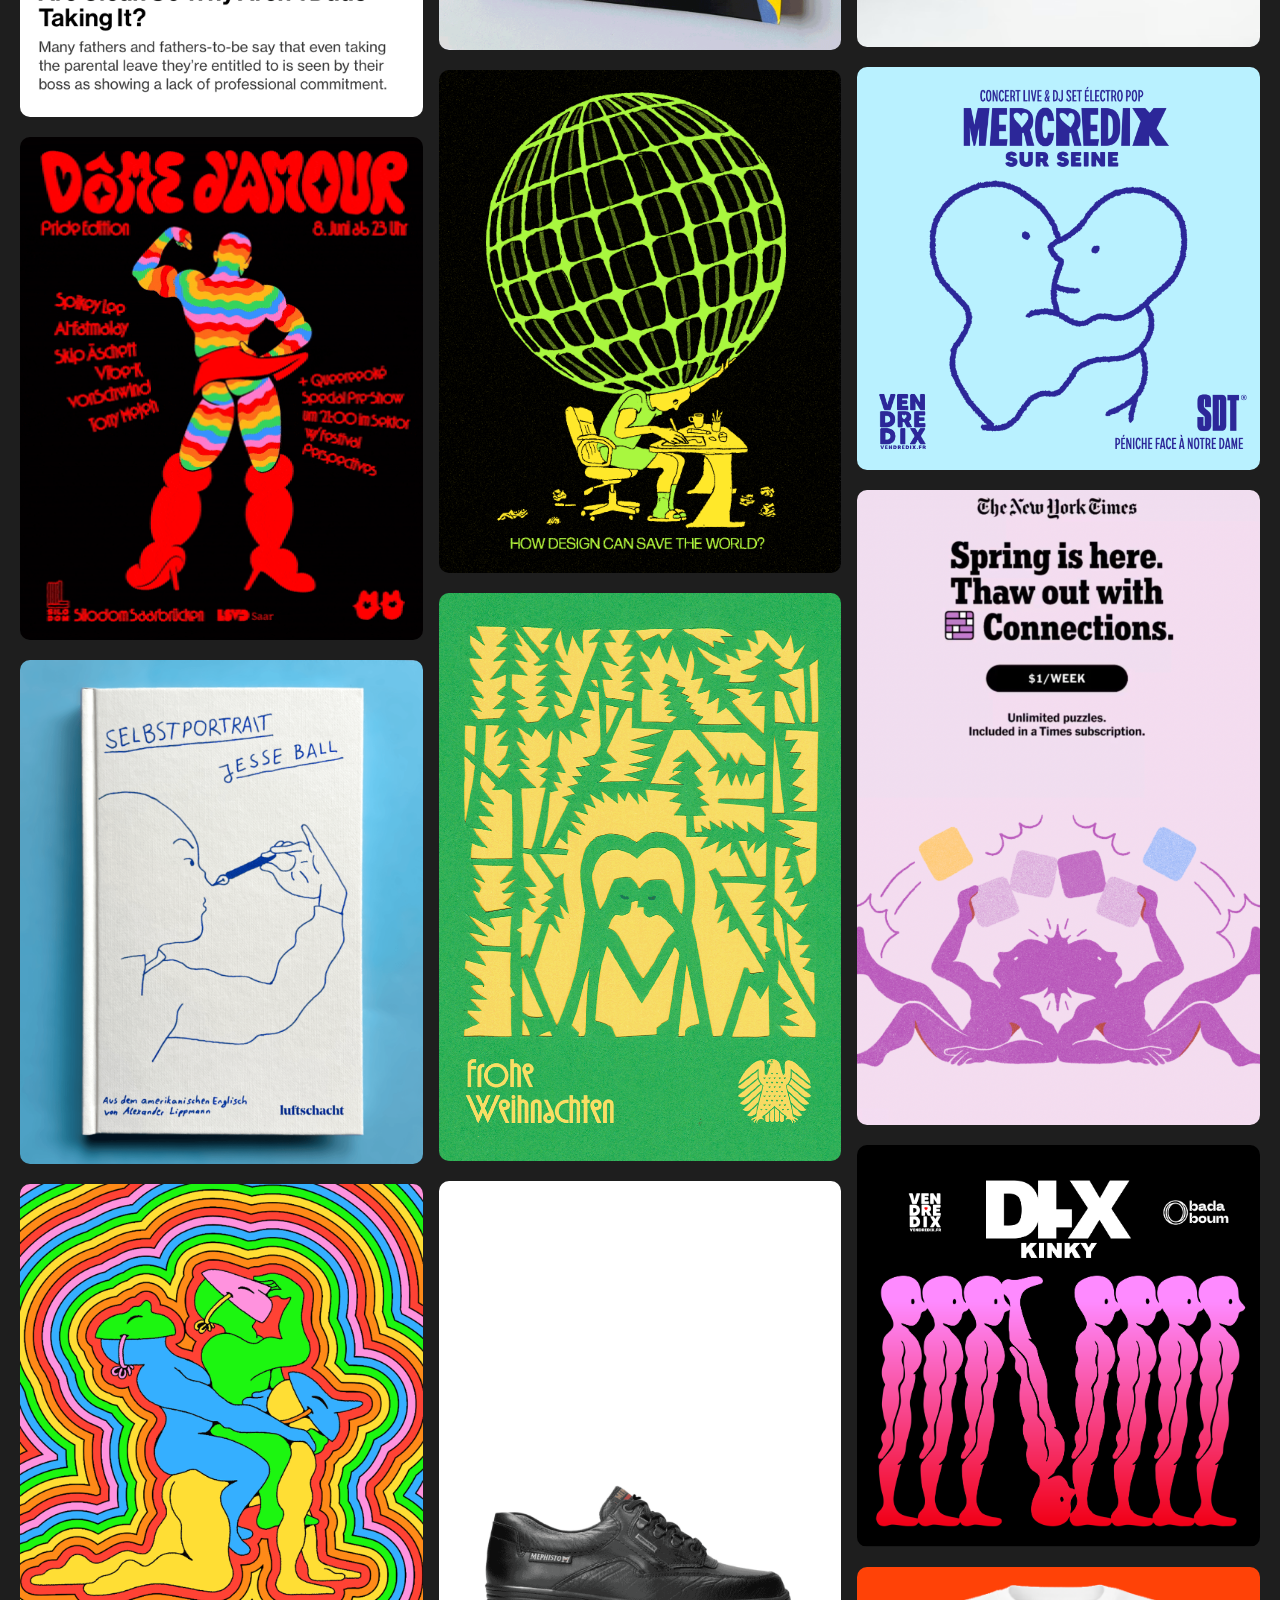
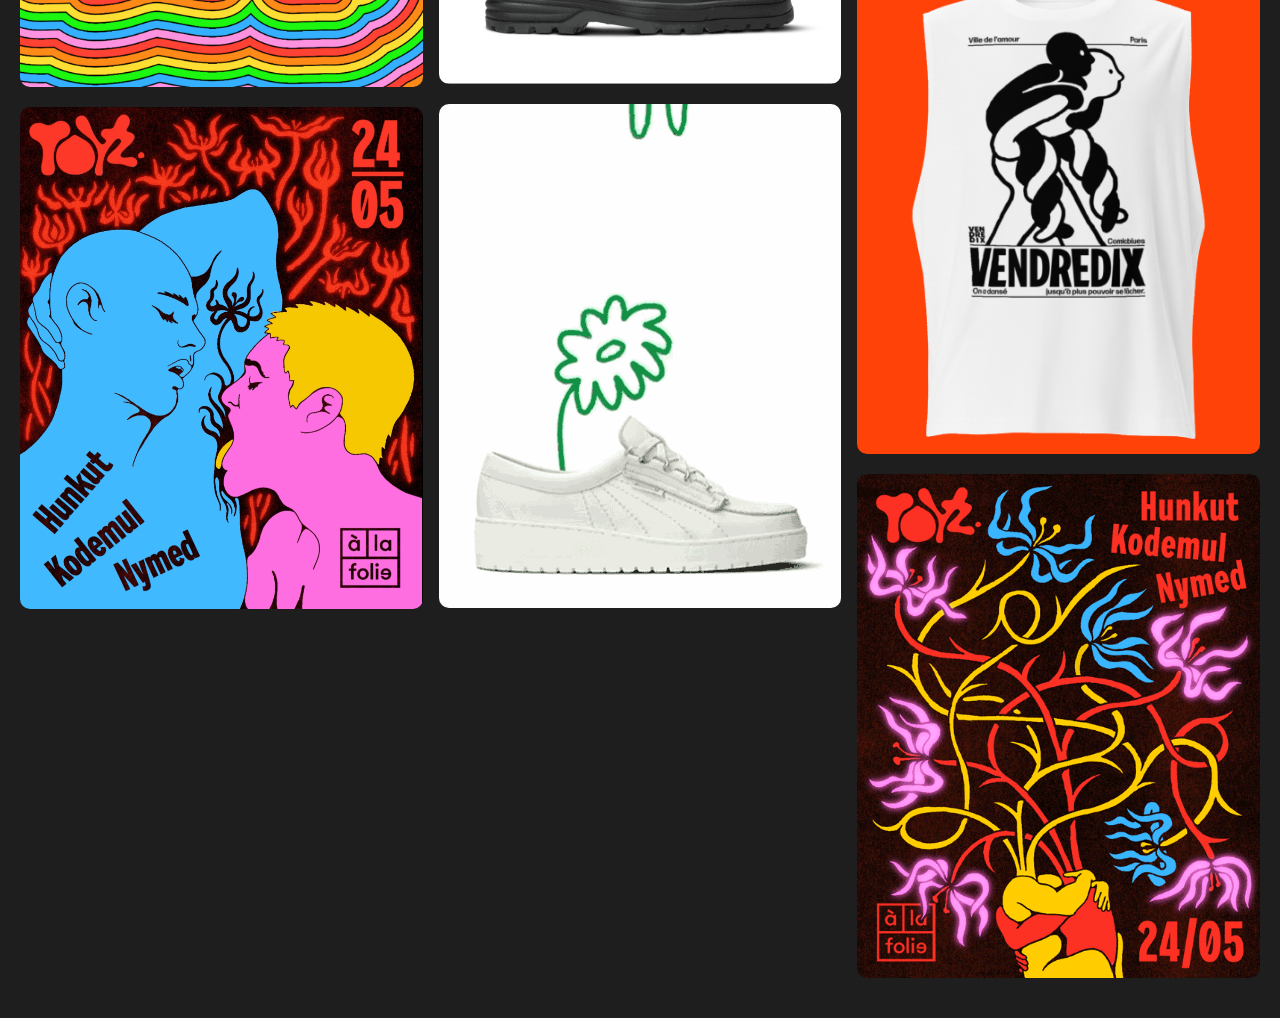
==== commit a9abc2ce: "bug fix" ====
--- a/index.html
+++ b/index.html
@@ -33,13 +33,13 @@
   <img src="images/commercial-5.gif">
   <img src="images/commercial-8.png">
   <img src="images/commercial-9.png">
-  <img src="images/commercial-page1.png">
+  <img src="images/commercial-page.png">
   <img src="images/commercial-page2.png">
   <img src="images/commercial-world.png">
   <img src="images/commercial-green.png">
   <img src="images/commercial-shoe1.gif">
   <img src="images/commercial-shoe2.gif">
-  <img src="images/commercial-shoe3.png">
+  <img src="images/commercial-shoe3.gif">
     <img src="images/commercial-chicago.gif">
   <img src="images/commercial-10.png">
   <img src="images/commercial-11.gif">
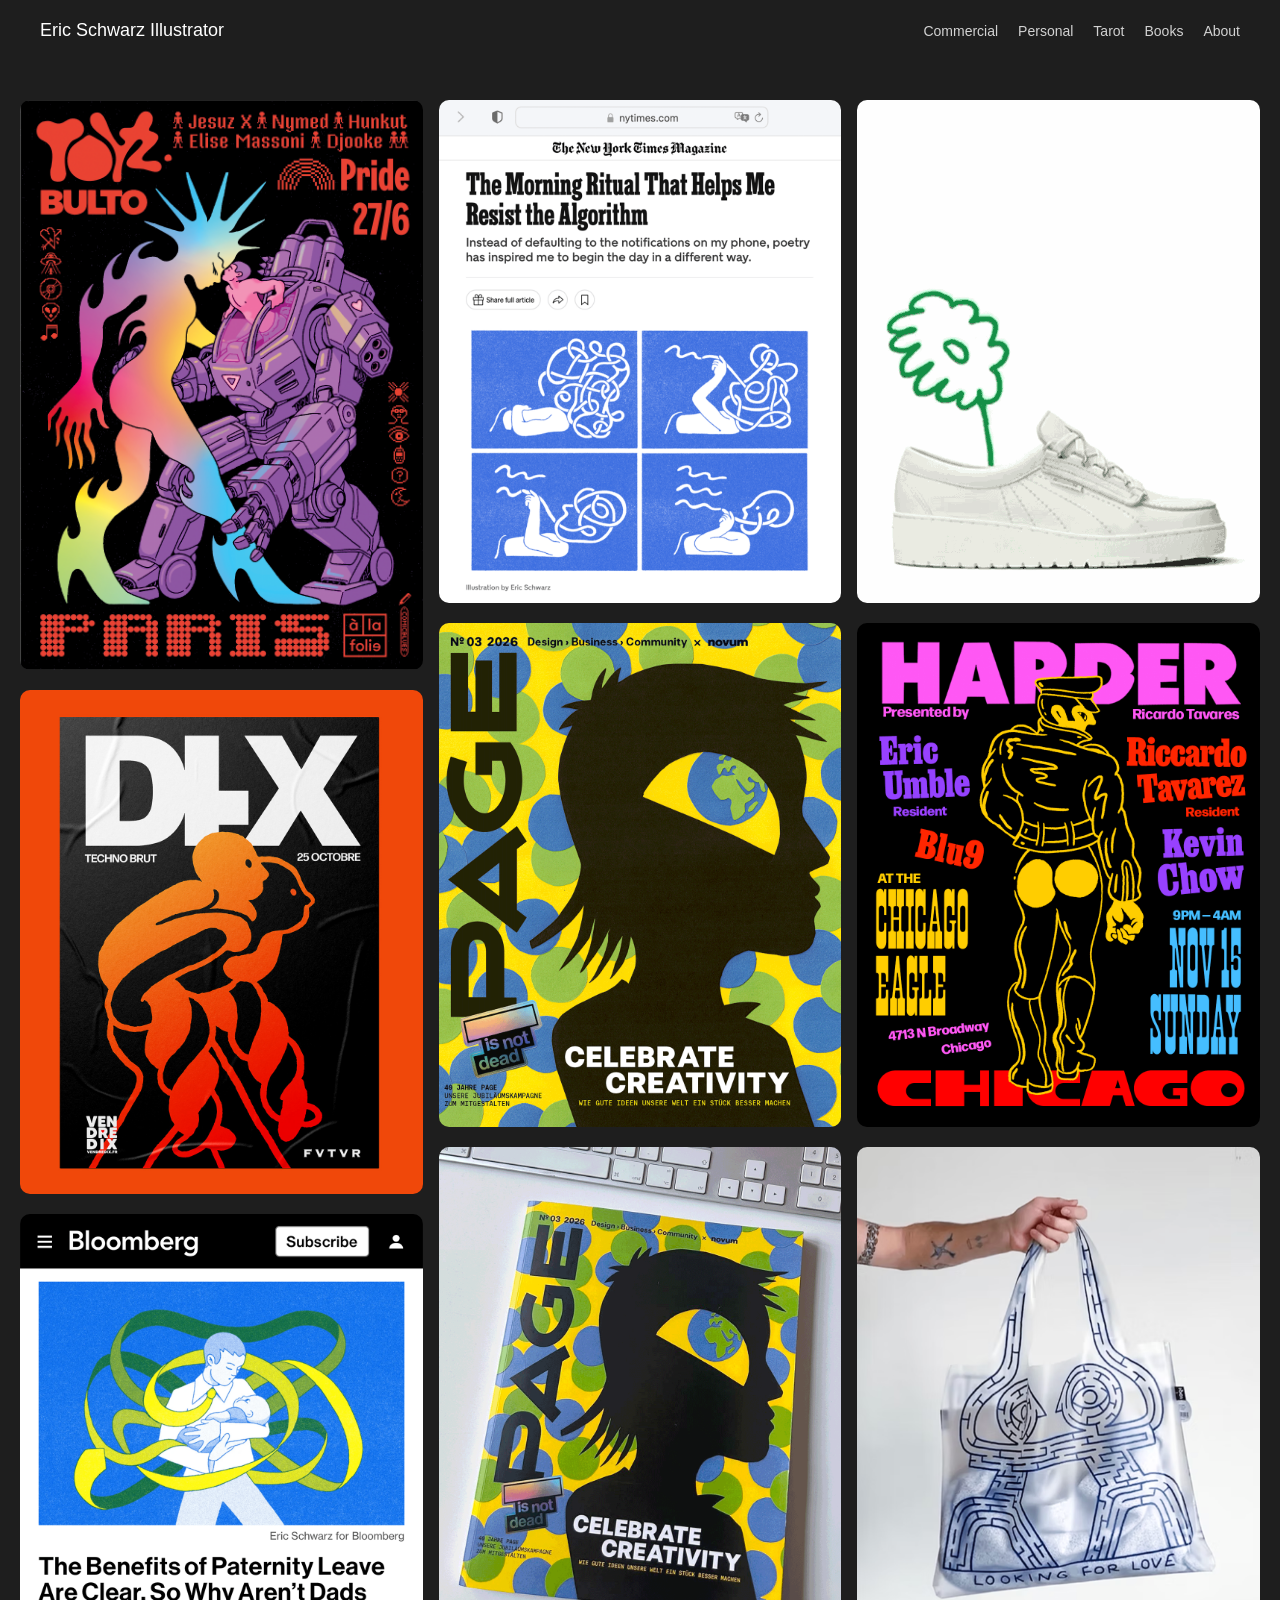
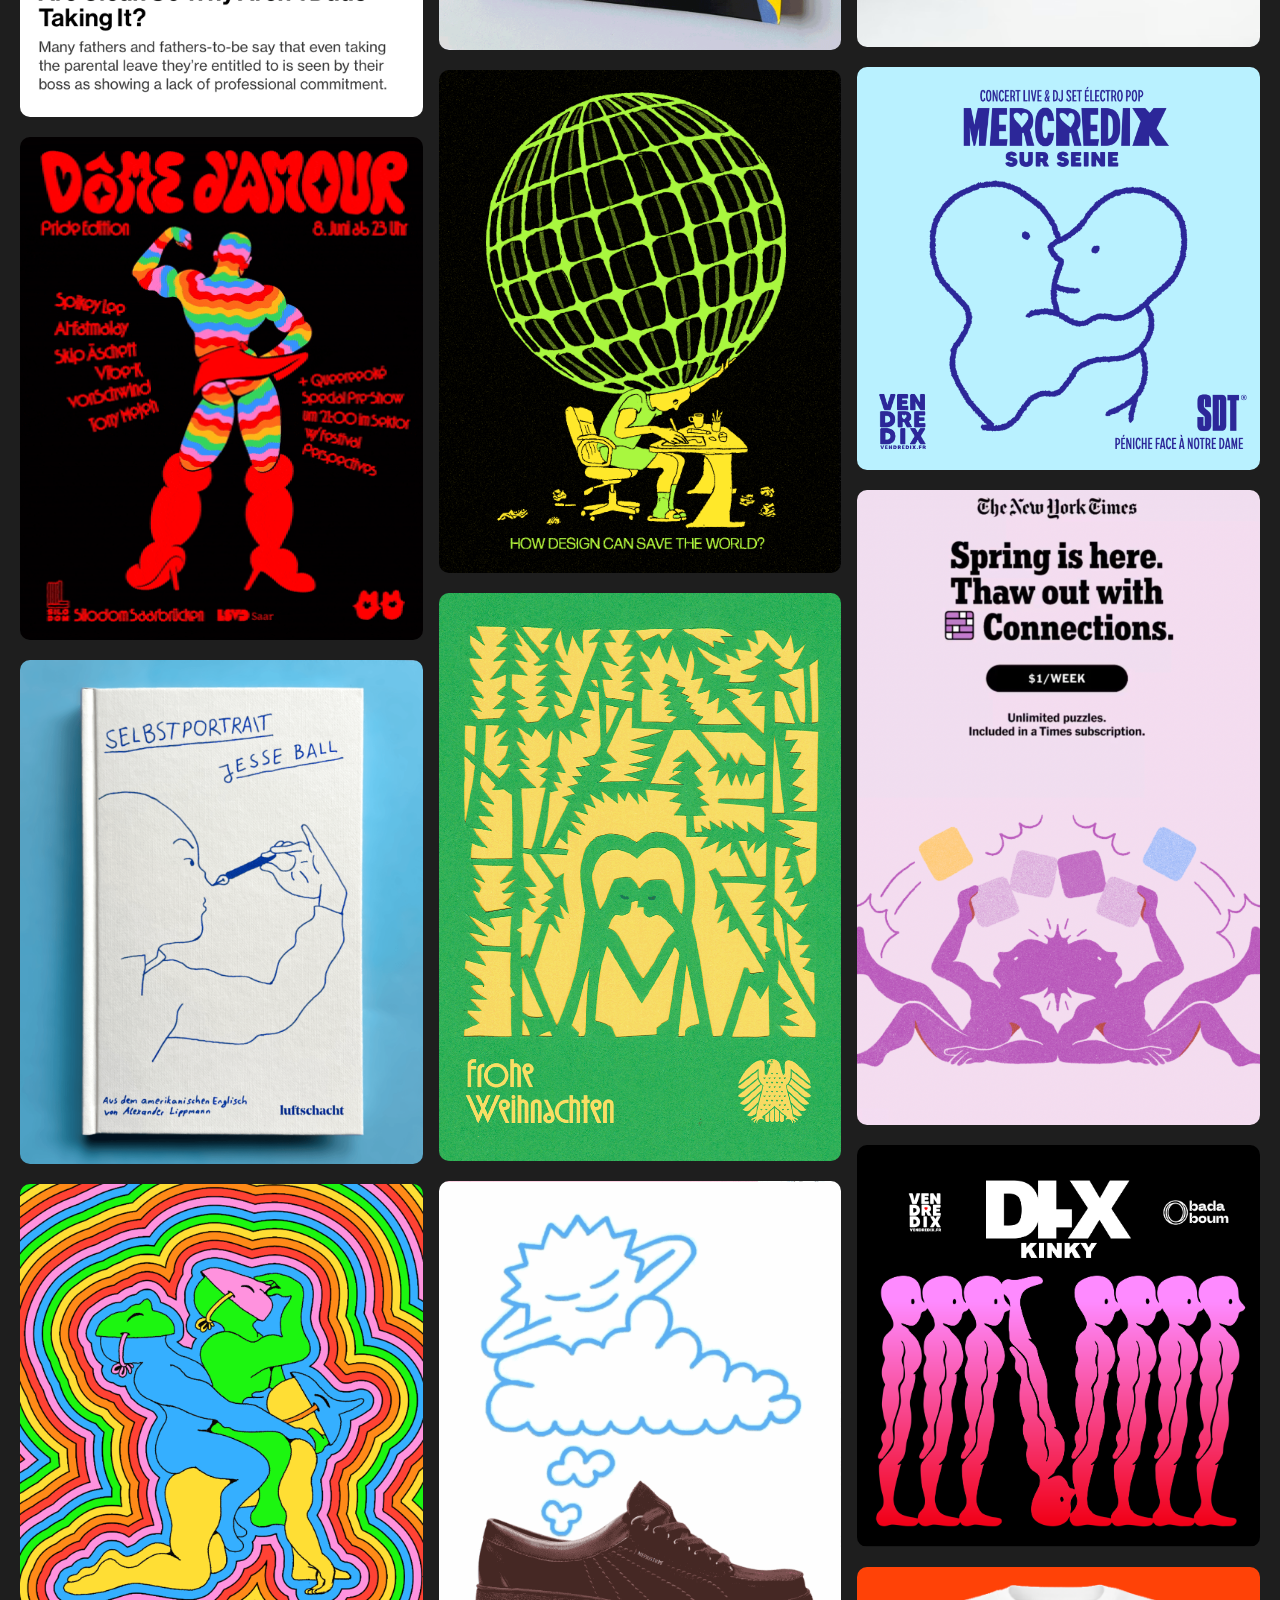
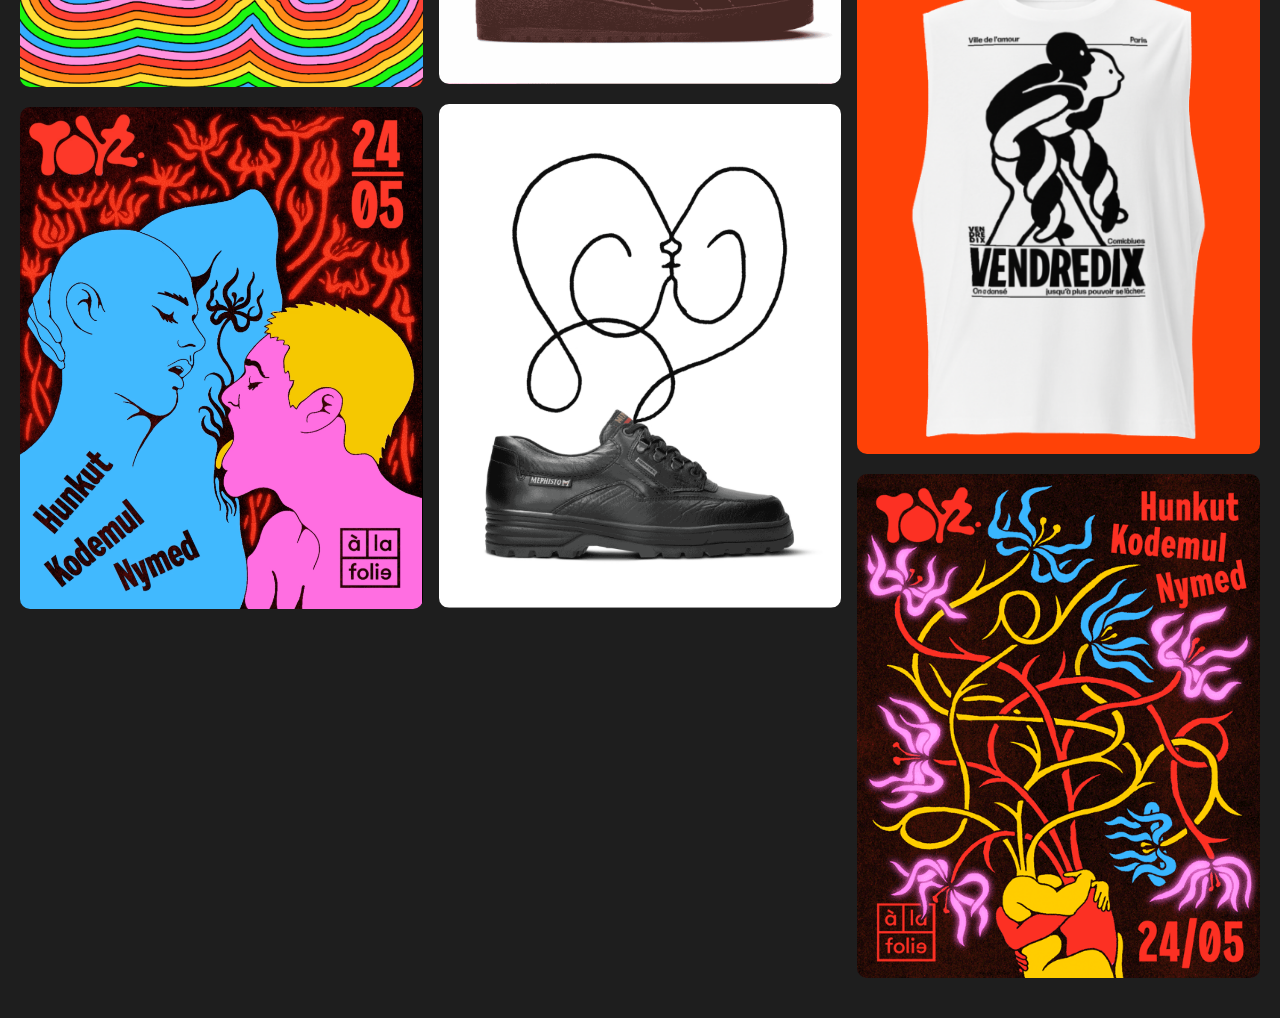
==== commit 98a6e2c4: "Update index.html" ====
--- a/index.html
+++ b/index.html
@@ -37,9 +37,9 @@
   <img src="images/commercial-page2.png">
   <img src="images/commercial-world.png">
   <img src="images/commercial-green.png">
+  <img src="images/commercial-shoe3.gif">
   <img src="images/commercial-shoe1.gif">
   <img src="images/commercial-shoe2.gif">
-  <img src="images/commercial-shoe3.gif">
     <img src="images/commercial-chicago.gif">
   <img src="images/commercial-10.png">
   <img src="images/commercial-11.gif">
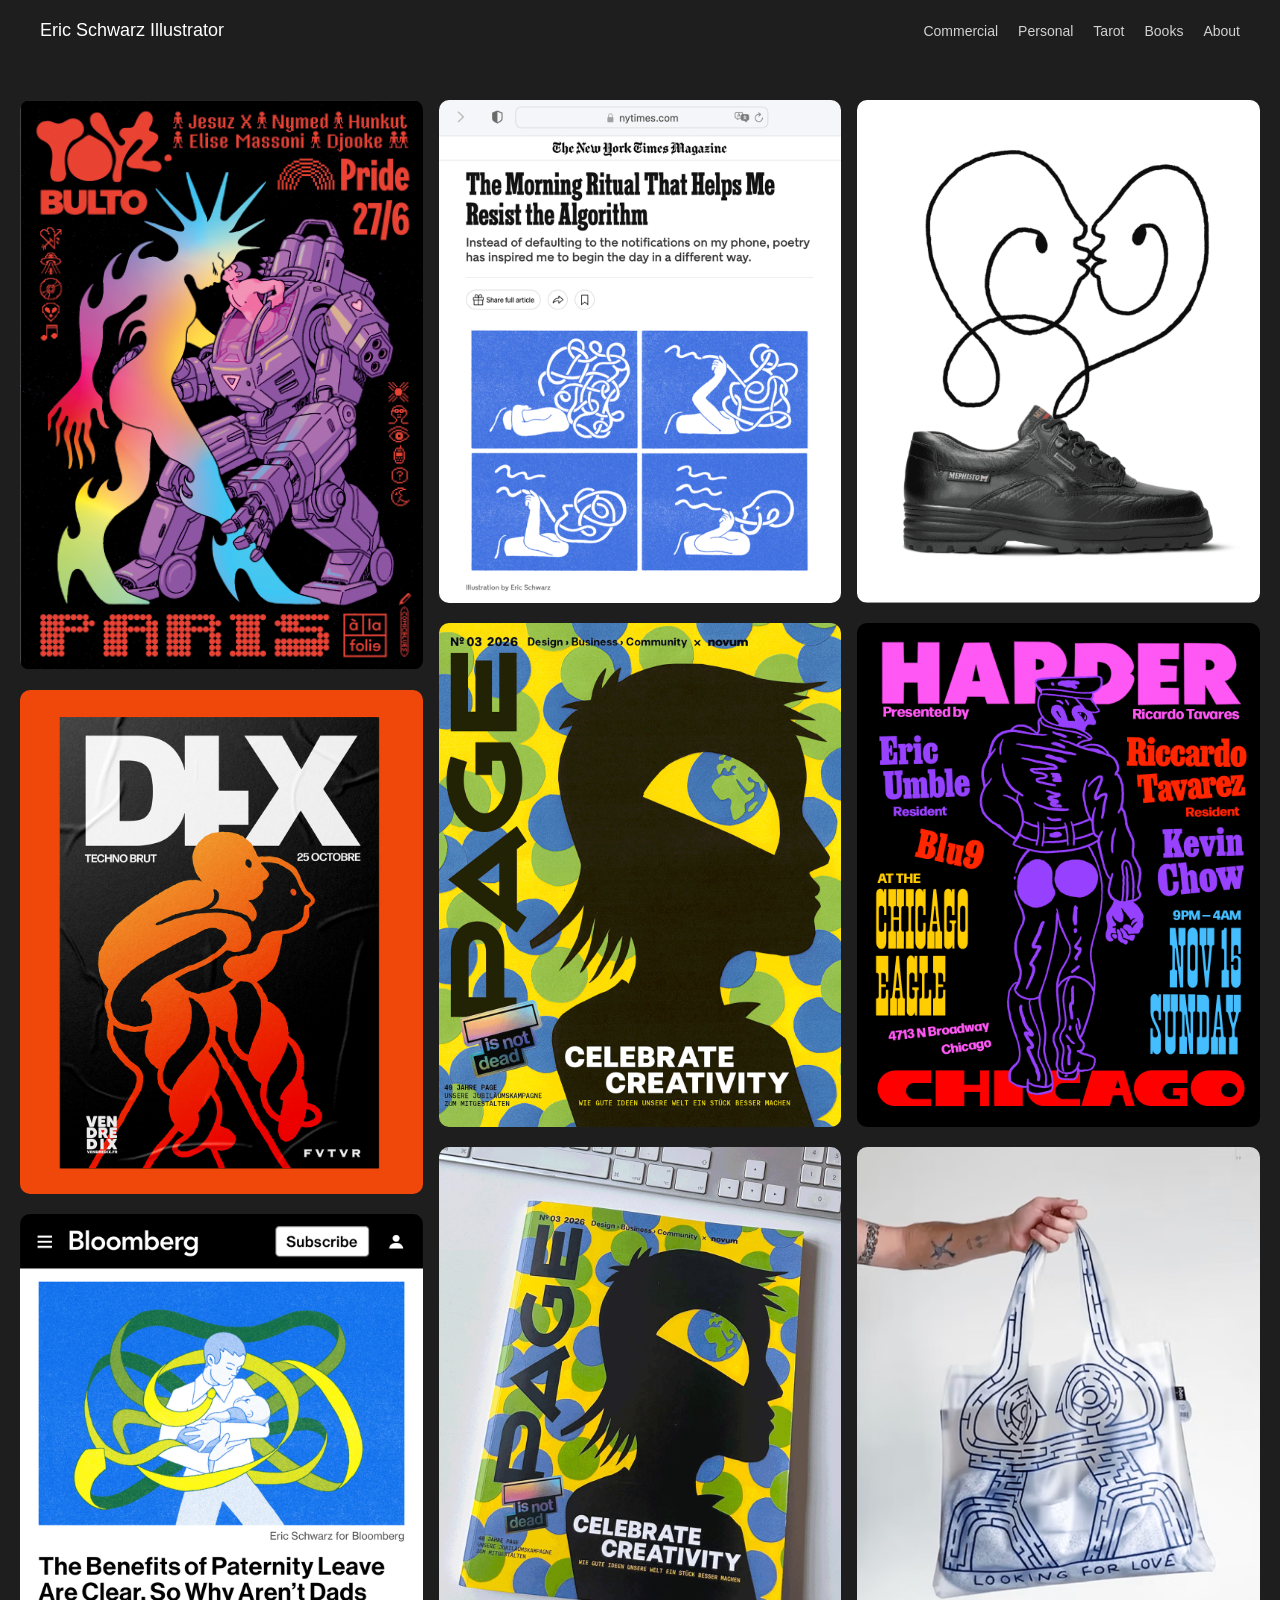
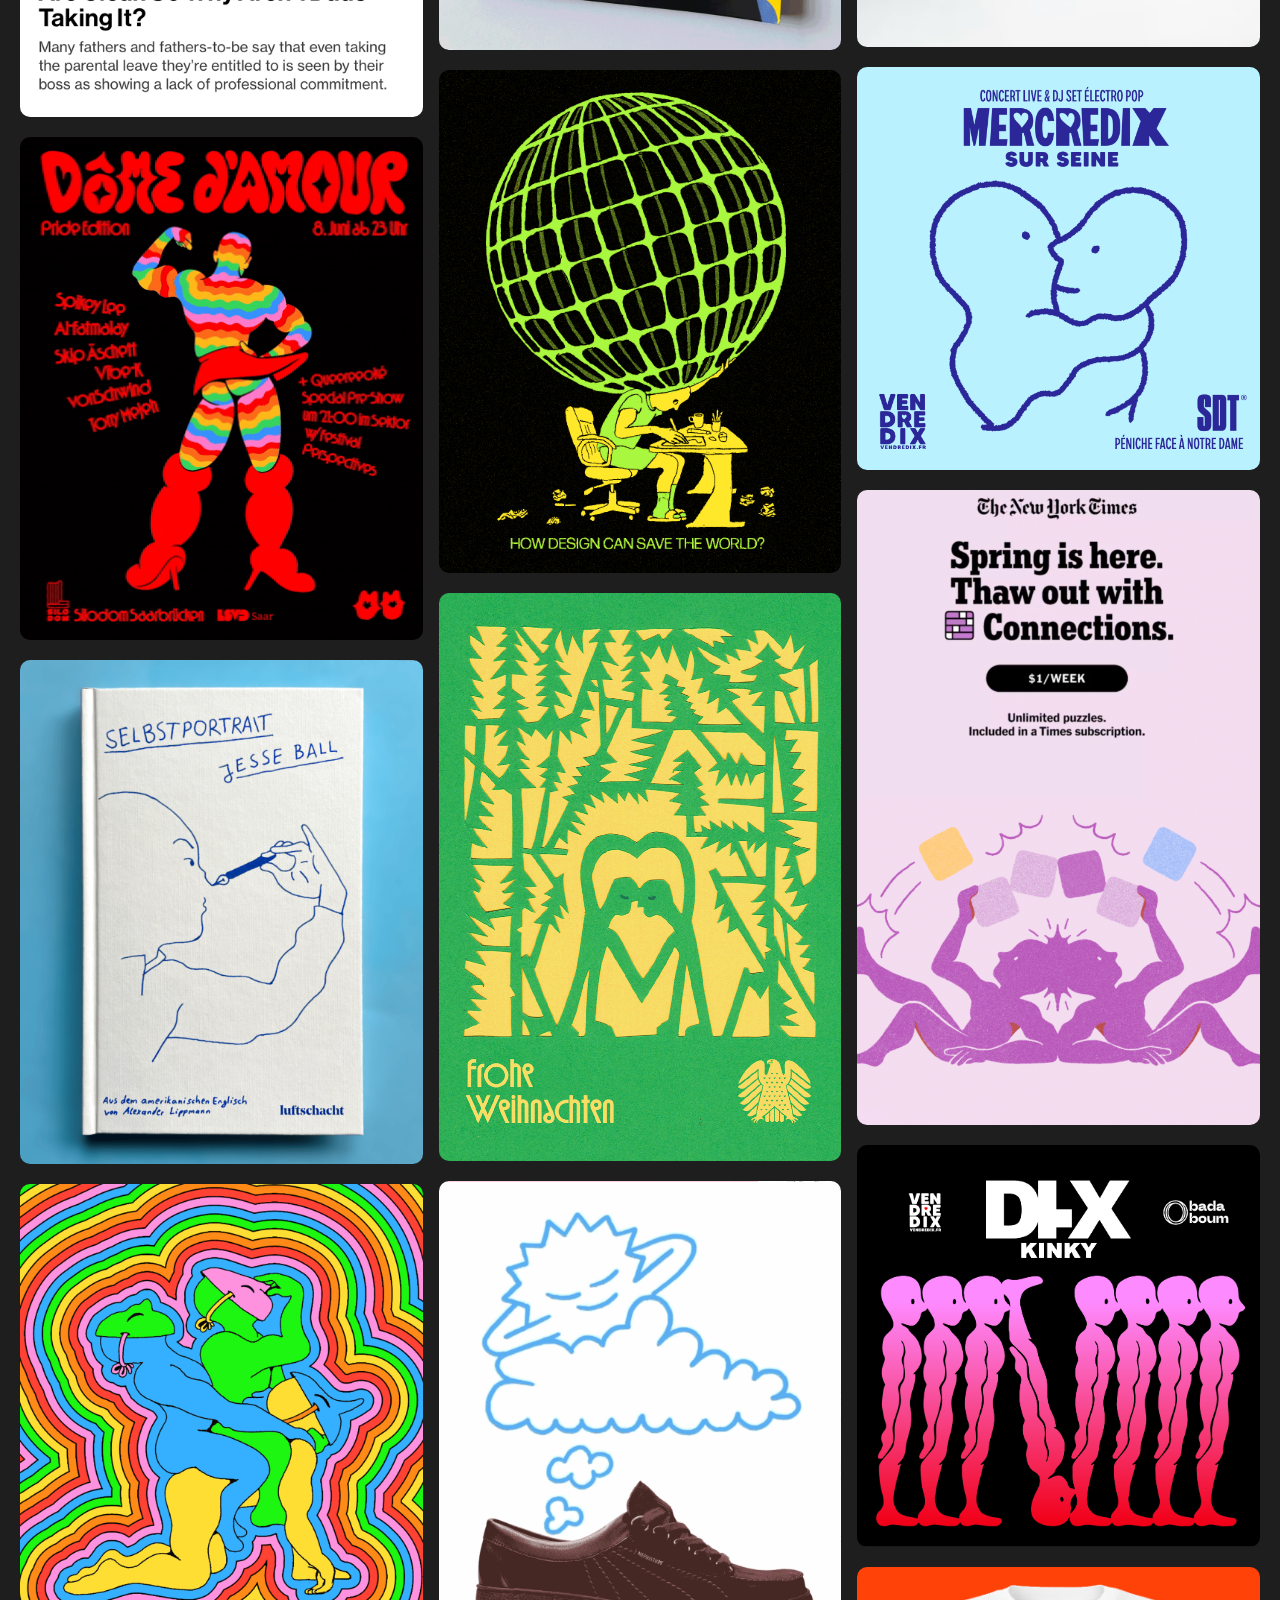
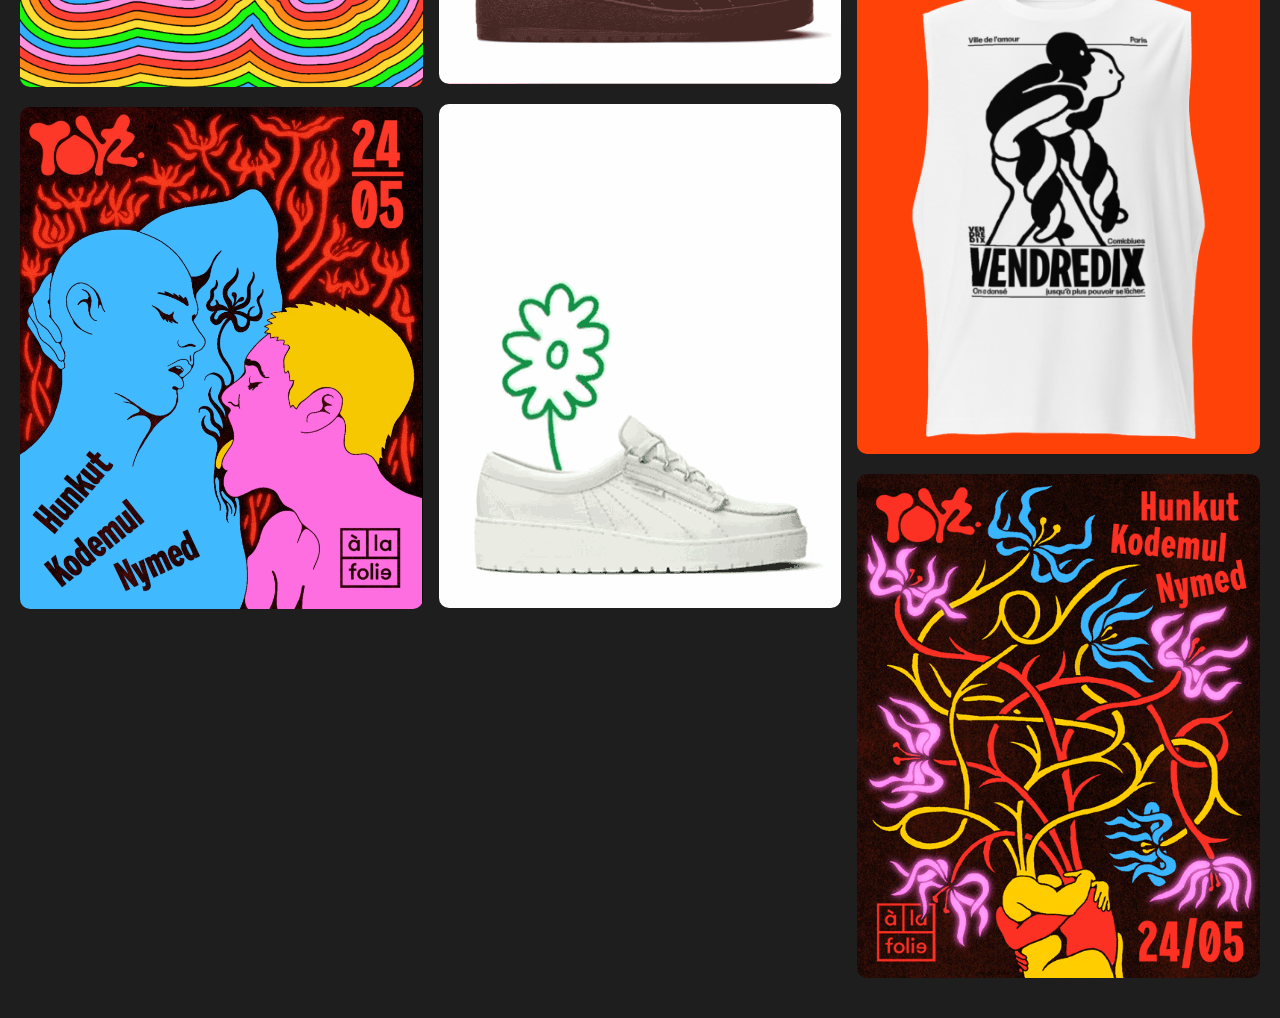
==== commit d0ffc1ab: "Update index.html" ====
--- a/index.html
+++ b/index.html
@@ -38,8 +38,8 @@
   <img src="images/commercial-world.png">
   <img src="images/commercial-green.png">
   <img src="images/commercial-shoe3.gif">
+   <img src="images/commercial-shoe2.gif">
   <img src="images/commercial-shoe1.gif">
-  <img src="images/commercial-shoe2.gif">
     <img src="images/commercial-chicago.gif">
   <img src="images/commercial-10.png">
   <img src="images/commercial-11.gif">
